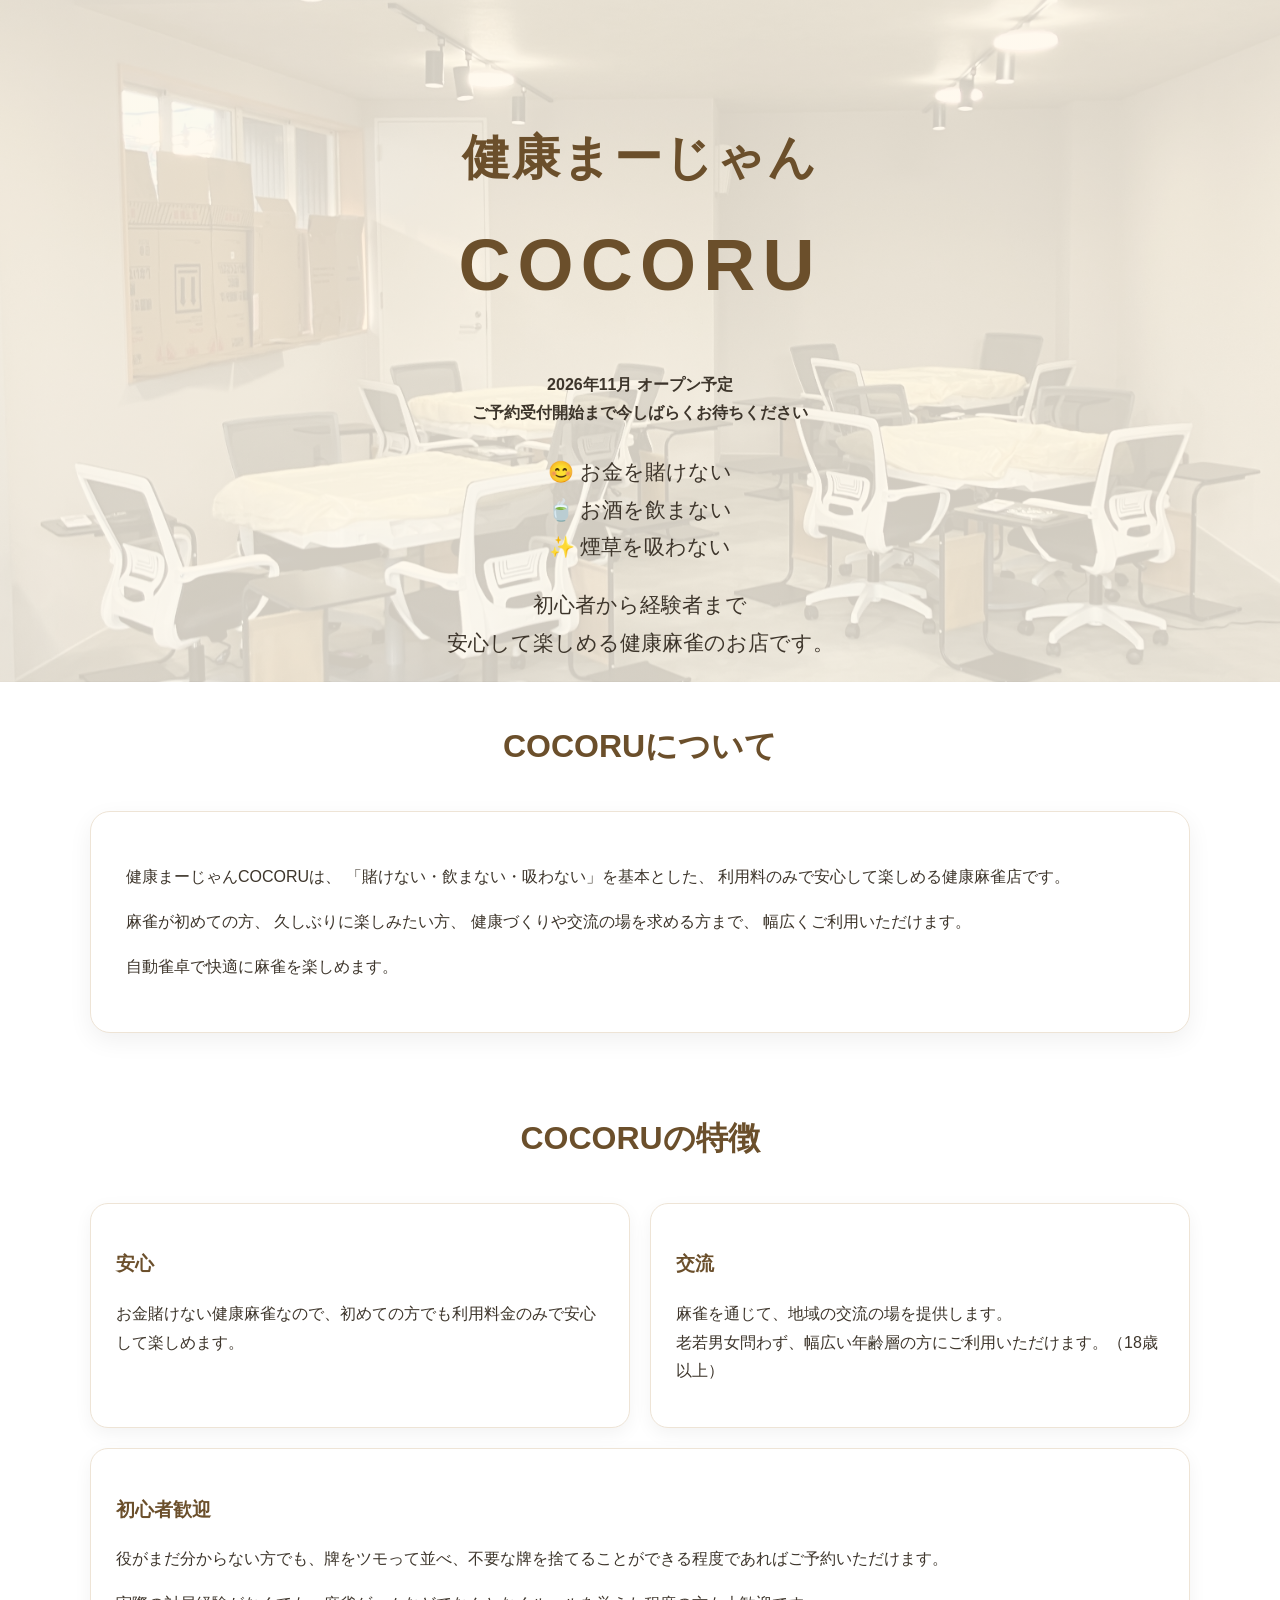
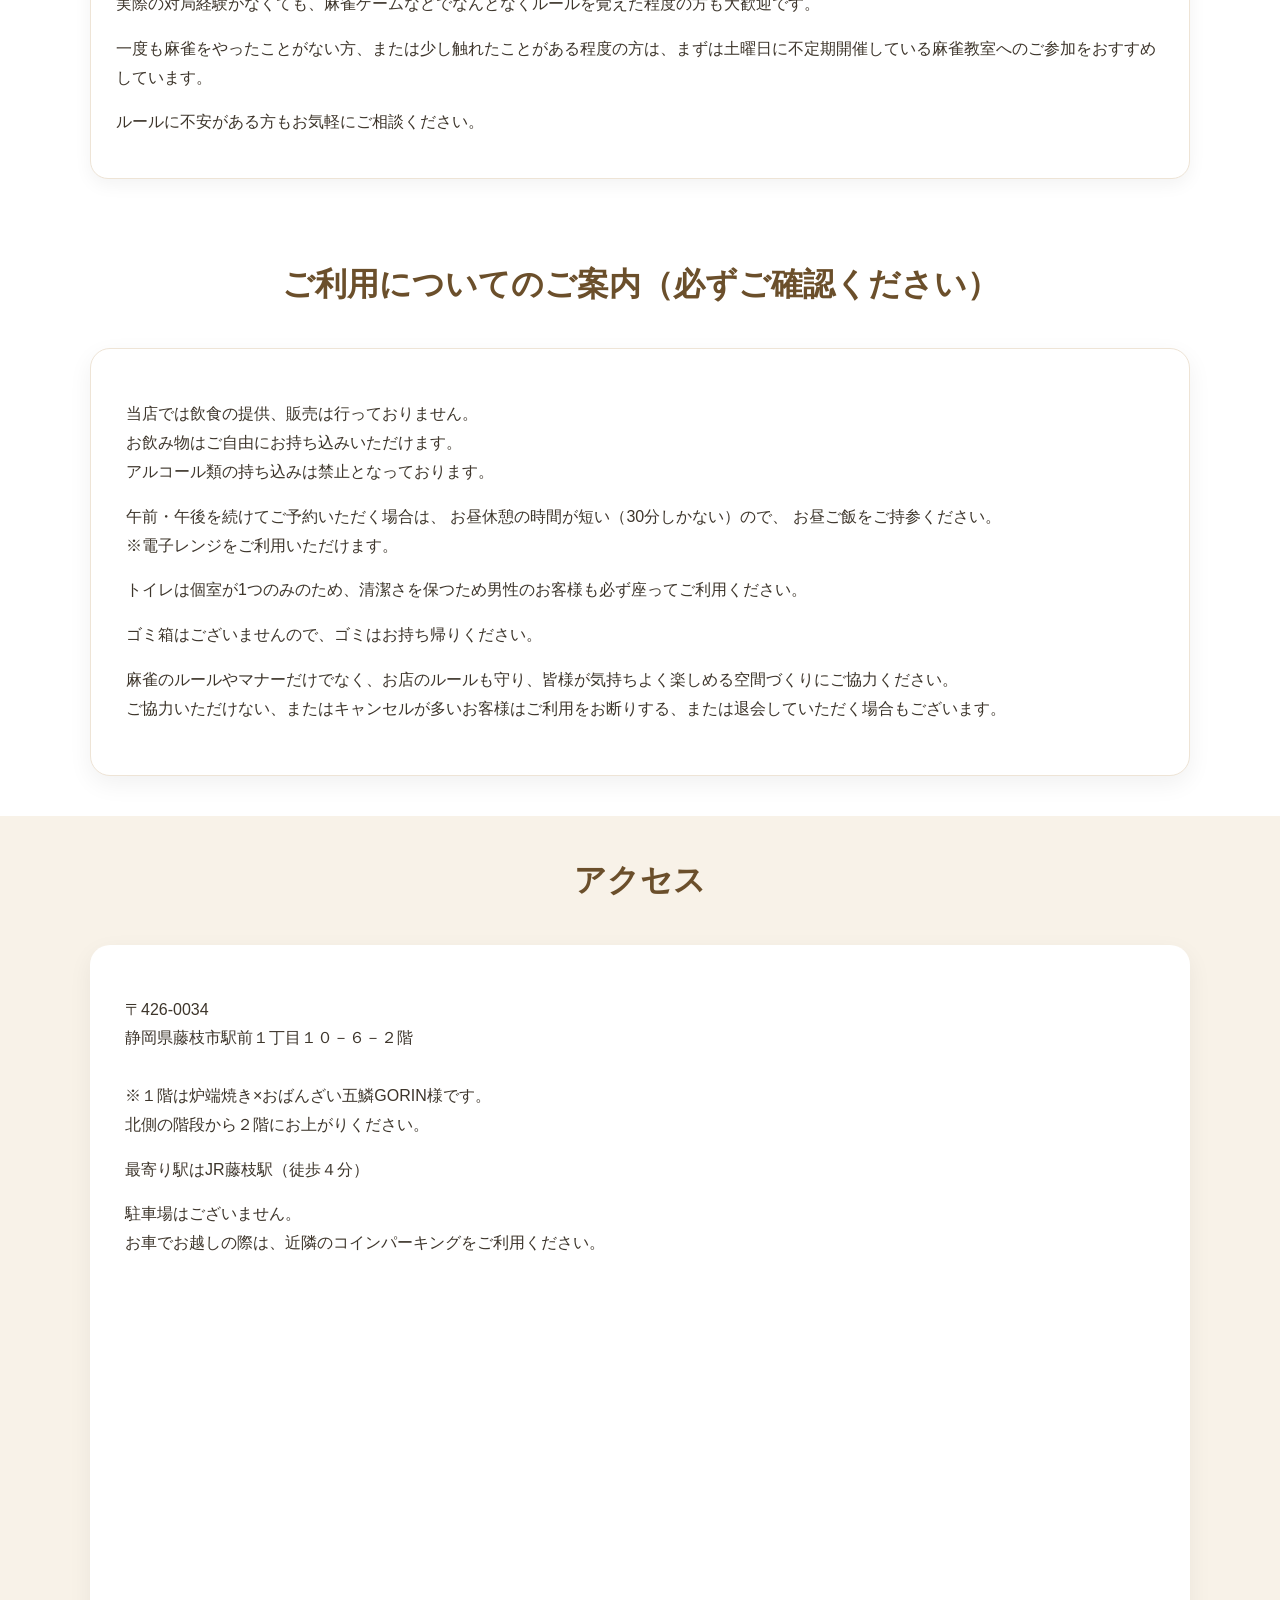
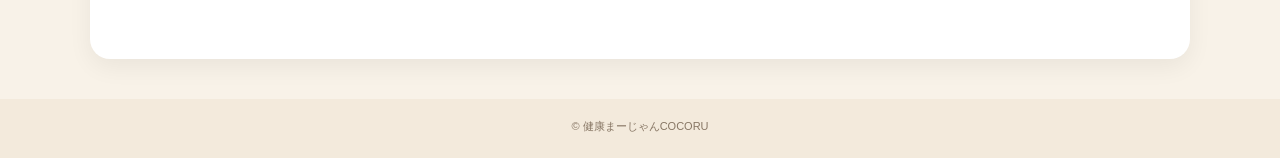
==== index.html @ 65835b3f "FAQ修正" ====
<!DOCTYPE html>
<html lang="ja">
<head>
<meta charset="UTF-8">
<meta name="viewport" content="width=device-width, initial-scale=1.0">
<title>
健康まーじゃんCOCORU | 静岡県藤枝市 | 藤枝駅前にある初心者歓迎の健康麻雀店 | 点数機能表示付きの自動雀卓 | ノーレート・禁煙
</title>
<meta name="description" content="静岡県藤枝市・藤枝駅前にある健康麻雀店COCORU。初心者歓迎、女性やシニアの方も利用料のみで安心して楽しめるノーレート禁煙麻雀店です。点数機能表示付きの自動雀卓で快適に麻雀を楽しめます。">
<link rel="stylesheet" href="css/style.css">
</head>
<body>
<!-- =====================
 header
===================== -->
<header class="header hidden">
<div class="header-inner">
<div class="logo">
健康まーじゃん
<strong>
COCORU
</strong>
</div>
<nav class="nav">
<a href="#concept">
COCORUについて
</a>
<a href="#gallery">
店内の様子
</a>
<a href="#flow">
ご利用の流れ
</a>
<a href="#price">
料金
</a>
<a href="#access">
アクセス
</a>
</nav>
<button class="menu-button" id="menuButton">
☰
</button>
</div>
</header>
<!-- =====================
 mobile menu
===================== -->
<nav class="mobile-menu" id="mobileMenu">
<a href="#concept">
COCORUについて
</a>
<a href="#gallery">
店内の様子
</a>
<a href="#flow">
ご利用の流れ
</a>
<a href="#price">
料金
</a>
<a href="#access">
アクセス
</a>
</nav>
<!-- =====================
 hero
===================== -->
<section class="hero">
<div class="hero-inner">
<h1>
健康まーじゃん
<span>
COCORU
</span>
</h1>
<p class="open-info">
<b>2026年11月 オープン予定<br>
ご予約受付開始まで今しばらくお待ちください
</b>
</p>
<div class="catch">
<div class="catch-points">
<div class="catch-point">
<span class="catch-icon">😊</span>
<span>お金を賭けない</span>
</div>
<div class="catch-point">
<span class="catch-icon">🍵</span>
<span>お酒を飲まない</span>
</div>
<div class="catch-point">
<span class="catch-icon">✨</span>
<span>煙草を吸わない</span>
</div>
</div>
<p>
初心者から経験者まで<br>
安心して楽しめる健康麻雀のお店です。
</p>
</div>
<div class="hero-buttons hidden">
<a href="#" class="line-button mobile-only">
LINEで予約・問い合わせする
</a>
<a href="tel:0000000000" class="tel-button mobile-only">
電話で予約・問い合わせする
</a>
</div>
</div>
</section>
<!-- =====================
 concept
===================== -->
<section id="concept" class="section">
<div class="container">
<h2>
COCORUについて
</h2>
<div class="card">
<p>
健康まーじゃんCOCORUは、
「賭けない・飲まない・吸わない」を基本とした、
利用料のみで安心して楽しめる健康麻雀店です。
</p>
<p>
麻雀が初めての方、
久しぶりに楽しみたい方、
健康づくりや交流の場を求める方まで、
幅広くご利用いただけます。
</p>
<p>
自動雀卓で快適に麻雀を楽しめます。
</p>
</div>
</div>
</section>
<!-- =====================
 gallery
===================== -->
<section id="gallery" class="notice hidden">
<div class="container">
<h2>
店内の様子
</h2>
<div class="gallery-grid">
<img 
src="images/store1.jpeg"
alt="店内写真1">
<img 
src="images/store2.jpeg"
alt="店内写真2">
<img 
src="images/store3.jpeg"
alt="店内写真3">
<img 
src="images/store4.jpeg"
alt="店内写真4">
</div>
</div>
</section>
<!-- =====================
 feature
===================== -->
<section class="section">
<div class="container">
<h2>
COCORUの特徴
</h2>
<div class="feature-grid">
<div class="feature-card">
<h3>
安心
</h3>
<p>
お金賭けない健康麻雀なので、初めての方でも利用料金のみで安心して楽しめます。
</p>
</div>
<div class="feature-card">
<h3>
交流
</h3>
<p>
麻雀を通じて、地域の交流の場を提供します。<br>
老若男女問わず、幅広い年齢層の方にご利用いただけます。（18歳以上）</p>
</div>
<div class="feature-card">
<h3>
初心者歓迎
</h3>
<p>
役がまだ分からない方でも、牌をツモって並べ、不要な牌を捨てることができる程度であればご予約いただけます。
</p>
<p>
実際の対局経験がなくても、麻雀ゲームなどでなんとなくルールを覚えた程度の方も大歓迎です。
</p>
<p>
一度も麻雀をやったことがない方、または少し触れたことがある程度の方は、まずは土曜日に不定期開催している麻雀教室へのご参加をおすすめしています。
</p>
<p>
ルールに不安がある方もお気軽にご相談ください。
</p>
</div>
</div>
</div>
</section>
<!-- =====================
 price
===================== -->
<section id="price" class="notice hidden">
<div class="container">
<h2>
料金
</h2>
<div class="card">
<h3>
ご利用料金（お支払いは現金のみ）
</h3>
<p>
午前（9:00～12:00）、午後（12:30～15:30）<br>
　一般：1,200円（税込）<br>
　学生：1,000円（税込）<br>
　セット：1時間1卓1,200円（税込）
　※セットは少なくともお一人は当店の会員である必要があり、3時間以上のご利用を必須とさせていただいております。
</p>
<p>
初回の体験は500円（税込）です。<br>
※お一人様1回限り
</p>
</div>
</div>
</section>
<!-- =====================
 flow
===================== -->
<section id="flow" class="section hidden">
<div class="container">
<h2>
ご利用の流れ
</h2>
<ol class="flow-list">
<li>
<h3>
① ご予約
</h3>
<p>
初回はお電話またはLINEからお問い合わせください。
</p>
<div class="reservation-note">
<strong>
予約について
</strong>
<p>
お問い合わせいただいた時点では、
予約確定ではありません。
</p>
<p>
健康麻雀は1卓4名様で成立するため、
人数が揃った場合に予約成立となります。
</p>
<p>
お店から予約完了の連絡を差し上げた時点で、
予約確定となります。
</p>
<p>
開催できない場合も、
必ずお店からご連絡いたします。
</p>
<div class="reservation-warning">
<p>
予約成立後であっても、同卓予定のお客様のキャンセルなどにより、やむを得ず対局の組み合わせが成立しない場合は、ご予約をキャンセルさせていただくことがございます。<br>
あらかじめご了承ください。
</p>
</div>
</div>
</li>
<li>
<h3>
② ご来店
</h3>
<p>
予約時間（9:00または12:30）の10分前までにご来店ください。
</p>
</li>
<li>
<h3>
③ 健康麻雀を楽しむ
</h3>
<p>
マナーを守って、楽しい時間をお過ごしください。
</p>
</li>
<li>
<h3>
④ 次回以降のご予約
</h3>
<p>
必ずLINEでご予約ください。<br>
口頭や電話でのご予約は受け付けておりません。
</p>
</li>
<li>
<h3>
⑤ ご入会
</h3>
<p>
当店は会員制です。<br>
初回ご利用時に入会申込書をお渡ししますので、必要事項をご記入のうえ、次回来店時にご提出ください。<br>
皆様に安心してお過ごしいただけるお店づくりのため、店舗のルールやマナーをお守りいただけない場合は、退会および以後のご利用をお断りする場合がございます。
</p>
</li>
</ol>
</div>
</section>
<!-- =====================
 cancellation
===================== -->
<section class="notice hidden">
<div class="container">
<h2>
キャンセルについて
</h2>
<div class="card">
<ul class="cancel-list">
<li>
2日前まで：無料
</li>
<li>
前日、当日：利用料金の100％
</li>
</ul>
<p>
ご自身で代わりのお客様をお探しいただいた場合は、キャンセル料は発生しません。
</p>
<p>
キャンセル料が発生した場合は、
次回来店時にお支払いをお願いいたします。
</p>
</div>
</div>
</section>
<!-- =====================
 Usage Information
===================== -->
<section class="section">
<div class="container">
<h2>ご利用についてのご案内（必ずご確認ください）</h2>
<div class="card">
<p>
当店では飲食の提供、販売は行っておりません。<br>
お飲み物はご自由にお持ち込みいただけます。<br>
アルコール類の持ち込みは禁止となっております。
</p>
<p>
午前・午後を続けてご予約いただく場合は、
お昼休憩の時間が短い（30分しかない）ので、
お昼ご飯をご持参ください。<br>
※電子レンジをご利用いただけます。
</p>
<p>
トイレは個室が1つのみのため、清潔さを保つため男性のお客様も必ず座ってご利用ください。
</p>
<p>
ゴミ箱はございませんので、ゴミはお持ち帰りください。
</p>
<p>
麻雀のルールやマナーだけでなく、お店のルールも守り、皆様が気持ちよく楽しめる空間づくりにご協力ください。<br>
ご協力いただけない、またはキャンセルが多いお客様はご利用をお断りする、または退会していただく場合もございます。
</p>
</div>
</div>
</section>
<!-- =====================
 予約カレンダー
===================== -->
<section class="notice hidden">
<div class="container">
<h2>
予約カレンダー
</h2>
<div class="card">
<p>
営業日や予約状況をご確認いただけます。<br>
カレンダーに表示されている日付が予約可能な日です。
</p>
<p>
<a href="calendar.html" target="_blank" rel="noopener noreferrer" class="qa-link">
📅予約カレンダーを見る
</a>
</p>
</div>
</div>
</section>
<!-- =====================
 対局ルール
===================== -->
<section class="section hidden">
<div class="container">
<h2>
対局ルール
</h2>
<div class="card">
<p>
COCORUでの対局ルールをご確認ください。
</p>
<p>
<a href="rules.html" target="_blank" rel="noopener noreferrer" class="qa-link">
📖対局ルールを見る
</a>
</p>
</div>
</div>
</section>
<!-- =====================
 FAQ
===================== -->
<section class="notice hidden">
<div class="container">
<h2>よくあるご質問</h2>
<div class="faq">
<div class="faq-item">
<button class="faq-question">
初心者でも参加できますか？
<span>＋</span>
</button>
<div class="faq-answer">
<p>
役が分からなくても、牌をツモって並べて捨てることができる程度の方や、
ゲームなどでなんとなく覚えた方であればご予約いただけます。<br>
まったく初めての方やルールに不安がある方は、まずは麻雀教室へのご参加をおすすめしています。<br>
ご自身のレベルが分からない場合は、お気軽にお問い合わせください。
符の計算、点数計算ができなくてもスタッフがサポートしますので問題ございません。
</p>
</div>
</div>
<div class="faq-item">
<button class="faq-question">
一人でも参加できますか？
<span>＋</span>
</button>
<div class="faq-answer">
<p>
はい、お一人でもご参加いただけます。<br>
当店で同卓する方を調整いたします。
</p>
</div>
</div>
<div class="faq-item">
<button class="faq-question">
年齢制限はありますか？
<span>＋</span>
</button>
<div class="faq-answer">
<p>
18歳以上の方にご利用いただけます。
</p>
</div>
</div>
<div class="faq-item">
<button class="faq-question">
自動雀卓はありますか？
<span>＋</span>
</button>
<div class="faq-answer">
<p>
はい、４台すべて自動雀卓で、点数表示機能付きでございます。<br>
自動配牌機能はございません。
</p>
</div>
</div>
<div class="faq-item">
<button class="faq-question">
午前と午後の両方を予約できますか？
<span>＋</span>
</button>
<div class="faq-answer">
<p>
はい、午前と午後を両方予約することは可能です。<br>
その場合、お昼休みが30分と短いため、お昼ごはんを持参することをお勧めします。
電子レンジをご利用いただけます。
</p>
</div>
</div>
<div class="faq-item">
<button class="faq-question">
遅刻しそうな場合はどうすればよいですか？
<span>＋</span>
</button>
<div class="faq-answer">
<p>
分かった時点で、お電話またはLINEでご連絡ください。
</p>
</div>
</div>
<div class="faq-item">
<button class="faq-question">
会員登録は必要ですか？
<span>＋</span>
</button>
<div class="faq-answer">
<p>
当店は会員制です。初回ご利用時に入会申込書をお渡ししますので、必要事項をご記入のうえ、次回来店時にご提出をお願いいたします。
</p>
</div>
</div>
<div class="faq-item">
<button class="faq-question">
終了時刻に半荘が終わらなかった場合はどうなりますか？
<span>＋</span>
</button>
<div class="faq-answer">
<p>
終了時刻の5分前にアナウンスをいたします。<br>
その時点で進行中の局を最後とさせていただき、半荘の途中でも終了となります。
</p>
</div>
</div>
<div class="faq-item">
<button class="faq-question">
喫煙所はありますか？
<span>＋</span>
</button>
<div class="faq-answer">
<p>
ございません。
当店は禁煙ですので、店内での喫煙はご遠慮ください。
</p>
</div>
</div>
<div class="faq-item">
<button class="faq-question">
支払い方法を教えてください。
<span>＋</span>
</button>
<div class="faq-answer">
<p>
お支払いは現金のみとなります。<br>
クレジットカード、電子マネー、QRコード決済など現金以外の支払い方法はご利用いただけません。
</p>
</div>
</div>
<div class="faq-item">
<button class="faq-question">
駐車場はありますか？
<span>＋</span>
</button>
<div class="faq-answer">
<p>
専用駐車場はございません。<br>
近隣のコインパーキングをご利用ください。<br>
1時間100円や朝から夕方まで最大300円～500円のコインパーキングがございます。
</p>
</div>
</div>
<div class="faq-item">
<button class="faq-question">
駐輪場はありますか？
<span>＋</span>
</button>
<div class="faq-answer">
<p>
駐輪場はございません。<br>
近隣の有料駐輪場をご利用ください。<br>
藤枝駅南口にあるオーレ藤枝の駐輪場は、1日100円でご利用いただけます。
</p>
</div>
</div>
</div>
</div>
</section>
<!-- =====================
 access
===================== -->
<section id="access" class="notice">
<div class="container">
<h2>
アクセス
</h2>
<div class="card">
<p>
〒426-0034<br>
静岡県藤枝市駅前１丁目１０－６－２階<br><br>
※１階は炉端焼き×おばんざい五鱗GORIN様です。<br>
北側の階段から２階にお上がりください。
</p>
<p>
最寄り駅はJR藤枝駅（徒歩４分）
</p>
<p class="parking-info">
駐車場はございません。<br>
お車でお越しの際は、近隣のコインパーキングをご利用ください。
</p>
<div class="map">
<iframe src="https://www.google.com/maps/embed?pb=!1m18!1m12!1m3!1d1637.1098735457351!2d138.25105086433598!3d34.85070538375648!2m3!1f0!2f0!3f0!3m2!1i1024!2i768!4f13.1!3m3!1m2!1s0x601a4f1cd87a7c37%3A0x82f1bfcc54508f93!2z54KJ56uv54S844GNw5fjgYrjgbDjgpPjgZbjgYQg5LqU6bGXIEdPUklO!5e0!3m2!1sja!2sjp!4v1785250782237!5m2!1sja!2sjp" style="border:0;" allowfullscreen="" loading="lazy" referrerpolicy="strict-origin-when-cross-origin"></iframe>
</div>
</div>
</div>
</section>
<!-- =====================
 contact
===================== -->
<section class="section hidden">
<div class="container">
<h2>
お問い合わせ・ご予約
</h2>
<div class="card contact-card">
<p>
ご予約・お問い合わせは<br>
LINEまたはお電話でお願いいたします。
</p>
<div class="contact-buttons">
<a href="#" class="line-button mobile-only">
LINEで予約・問い合わせする
</a>
<a href="tel:0000000000" class="tel-button mobile-only">
電話で予約・問い合わせする
</a>
</div>
</div>
</div>
</section>
<!-- =====================
 入会注意事項
===================== -->
<div id="modal" class="modal">
<div class="modal-content">
<button class="modal-close">
×
</button>
<h2>
ご利用前の注意事項
</h2>
<p>
皆様が安心して楽しめる環境づくりのため、
ルールを守ってご利用ください。
</p>
<p>
他のお客様への迷惑行為や、
店舗ルールを守っていただけない場合は、
ご利用をお断りする場合があります。
</p>
</div>
</div>
<!-- =====================
 写真拡大モーダル
===================== -->
<div id="photoModal" class="photo-modal">
<span class="photo-close">
×
</span>
<img id="modalImage" src="" alt="拡大写真">
</div>
<!-- =====================
 footer
===================== -->
<footer>
<p class="copyright">
© 健康まーじゃんCOCORU
</p>
</footer>
<script src="js/script.js"></script>
</body>
</html>
---- css/style.css ----
/* =====================
 基本設定
===================== */
:root {
    --brown:#6b4f2b;
    --brown-dark:#4d351d;
    --beige:#f8f2e8;
    --cream:#fffaf2;
    --green:#718b68;
    --text:#3d352b;
    --white:#ffffff;
}
* {
    box-sizing:border-box;
}
html {
    scroll-behavior:smooth;
}
body {
    margin:0;
    font-family:
    "Noto Sans JP",
    sans-serif;
    color:var(--text);
    line-height:1.8;
    background:#fff;
}
img {
    max-width:100%;
    display:block;
}
a {
    text-decoration:none;
    color:inherit;
}
.container {
    width:min(1100px,90%);
    margin:auto;
}
/* =====================
 header
===================== */
.header {
    position:fixed;
    top:0;
    width:100%;
    background:rgba(255,255,255,.95);
    backdrop-filter:blur(8px);
    z-index:100;
    box-shadow:0 2px 15px rgba(0,0,0,.08);
}
.header-inner {
    height:75px;
    display:flex;
    align-items:center;
    justify-content:space-between;
    padding:0 30px;
}
.logo {
    font-size:13px;
    line-height:1.2;
}
.logo strong {
    display:block;
    font-size:26px;
    color:var(--brown);
}
.nav {
    display:flex;
    gap:28px;
    font-size:14px;
}
.nav a:hover {
    color:var(--brown);
}
.menu-button {
    display:none;
    background:none;
    border:0;
    font-size:28px;
}
/* =====================
 mobile menu
===================== */
.mobile-menu {
    display:none;
}
/* =====================
 hero
===================== */
.hero {
    min-height:650px;
    padding-top:75px;
    display:flex;
    align-items:center;
    background:
    linear-gradient(
    rgba(255,248,235,.82),
    rgba(255,248,235,.82)
    ),
    url("../images/hero.jpeg");
    background-size:cover;
    background-position:center;
}
.hero-inner {
    width:90%;
    max-width:900px;
    margin:auto;
    text-align:center;
}
.hero h1 {
    color:var(--brown);
    font-size:3rem;
    letter-spacing:.05em;
}
.hero h1 span {
    display:block;
    font-size:4.5rem;
    letter-spacing:.1em;
}
.catch {
    font-size:1.3rem;
    margin-top:25px;
}
.hero-buttons {
    display:flex;
    justify-content:center;
    gap:15px;
    margin-top:35px;
}
/* =====================
 button
===================== */
.line-button,
.tel-button {
    display:inline-block;
    padding:14px 35px;
    border-radius:40px;
    color:white;
    font-weight:bold;
    transition:.3s;
}
.line-button {
    background:#06c755;
}
.tel-button {
    background:var(--brown);
}
.line-button:hover,
.tel-button:hover {
    opacity:.8;
    transform:translateY(-2px);
}
/* =====================
 section
===================== */
.section,
.notice {
    padding:10px 0 40px;
}
.notice {
    background:var(--beige);
}
h2 {
    text-align:center;
    color:var(--brown);
    font-size:2rem;
    margin-bottom:35px;
}
.card {
    background:white;
    border-radius:20px;
    padding:35px;
    box-shadow:0 8px 25px rgba(0,0,0,.06);
}
/* =====================
 gallery
===================== */
.gallery-grid {
    display:grid;
    grid-template-columns:repeat(4,1fr);
    gap:18px;
}
.gallery-grid img {
    width:100%;
    height:230px;
    object-fit:cover;
    border-radius:18px;
    cursor:pointer;
    box-shadow:0 8px 20px rgba(0,0,0,.08);
}
/* =====================
 feature
===================== */
.feature-grid {
    display:grid;
    grid-template-columns:repeat(2,1fr);
    gap:20px;
}
.feature-card:last-child:nth-child(odd) {
    grid-column:1 / 3;
}
.feature-card {
    background:white;
    padding:25px;
    border-radius:18px;
    border:1px solid #eee4d6;
    box-shadow:0 6px 18px rgba(0,0,0,.05);
}
.feature-card h3 {
    color:var(--brown);
}
/* =====================
 flow
===================== */
.flow-list {
    padding:0;
    list-style:none;
}
.flow-list li {
    position:relative;
    background:var(--cream);
    padding:25px;
    margin-bottom:45px;
    border-radius:18px;
    box-shadow:0 5px 15px rgba(0,0,0,.05);
    border:1px solid #eee4d6;
}
.flow-list li:not(:last-child)::after {
    content:"";
    position:absolute;
    left:50%;
    bottom:-32px;
    transform:translateX(-50%);
    border-left:13px solid transparent;
    border-right:13px solid transparent;
    border-top:16px solid var(--brown);
}
.reservation-note {
    background:white;
    padding:20px;
    border-radius:12px;
}
/* =====================
 contact
===================== */
.contact-buttons {
    display:flex;
    justify-content:center;
    gap:15px;
    margin-top:25px;
}
/* =====================
 modal
===================== */
.modal,
.photo-modal {
    display:none;
    position:fixed;
    inset:0;
    background:rgba(0,0,0,.7);
    z-index:300;
    align-items:center;
    justify-content:center;
}
.modal.active,
.photo-modal.active {
    display:flex;
}
.modal-content {
    background:white;
    width:90%;
    max-width:500px;
    padding:35px;
    border-radius:20px;
    position:relative;
}
.modal-close {
    position:absolute;
    top:10px;
    right:15px;
    border:0;
    background:none;
    font-size:30px;
}
.photo-modal img {
    max-width:90%;
    max-height:85%;
}
.photo-close {
    position:absolute;
    top:20px;
    right:30px;
    color:white;
    font-size:40px;
    cursor:pointer;
}
/* =====================
 footer
===================== */
footer {
    background:#f3eadc;
    color:#5a4632;
    text-align:center;
    padding:10px 10px;
    font-size:13px;
}
.footer-name {
    font-size:16px;
    font-weight:bold;
    margin-bottom:6px;
}
footer a {
    color:#5a4632;
}
.copyright {
    margin-top:8px;
    font-size:11px;
    opacity:.7;
}
.modal-open {
    margin-top:20px;
    padding:10px 25px;
    border-radius:30px;
    border:1px solid white;
    background:transparent;
    color:white;
}
/* =====================
 map
===================== */
.map {
    width:100%;
    overflow:hidden;
    border-radius:20px;
}

.map iframe {
    width:100%;
    height:350px;
    border:0;
    display:block;
}
/* =====================
 reservation-warning
===================== */
.reservation-warning {
    margin-top:30px;
    padding:14px 25px 18px;
    background:#f8f2e8;
    border-radius:15px;
    border:1px solid #e5d8c5;
}
/* =====================
 mobile-only
===================== */
.mobile-only {
    display:none;
}
/* =====================
 section card
===================== */
.section .card {
    border:1px solid #eee4d6;
}
/* =====================
 FAQ
===================== */
.faq {
    display:flex;
    flex-direction:column;
    gap:15px;
}
.faq-item {
    background:white;
    border-radius:15px;
    border:1px solid #eee4d6;
    overflow:hidden;
}
.faq-question {
    width:100%;
    padding:20px 25px;
    border:0;
    background:white;
    display:flex;
    justify-content:space-between;
    align-items:center;
    font-size:16px;
    color:var(--text);
    cursor:pointer;
}
.faq-question span {
    width:30px;
    height:30px;
    display:flex;
    align-items:center;
    justify-content:center;
    font-size:22px;
    line-height:1;
    color:var(--brown);
}
.faq-answer {
    display:none;
    padding:0 25px 20px;
}
.faq-answer p {
    margin:0;
    line-height:1.8;
}
.faq-item.active .faq-answer {
    display:block;
}
.faq-item.active .faq-question span {
    content:"−";
}
/* =====================
 link
===================== */
.qa-link {
  color: #8b5e34;
  text-decoration: underline;
  font-weight: bold;
}
.qa-link:hover {
  opacity: 0.7;
}
/* =====================
 smartphone
===================== */
@media(max-width:767px){
.header-inner {
    padding:0 15px;
}
.nav {
    display:none;
}
.menu-button {
    display:block;
}
.mobile-menu.active {
    display:flex;
    flex-direction:column;
    position:fixed;
    top:75px;
    width:100%;
    background:white;
    z-index:90;
}
.mobile-menu a {
    padding:15px;
    border-bottom:1px solid #ddd;
}
.hero {
    min-height:650px;
}
.hero h1 {
    font-size:2rem;
}
.hero h1 span {
    font-size:3rem;
}
.catch {
    font-size:1.1rem;
}
.hero-buttons {
    flex-direction:column;
}
.line-button,
.tel-button {
    width:auto;
    min-width:240px;
    margin:0 auto;
    text-align:center;
    display:block;
}
.section,
.notice {
    padding:10px 0 25px;
}
.gallery-grid {
    grid-template-columns:1fr;
}
.gallery-grid img {
    height:auto;
}
.feature-grid {
    grid-template-columns:1fr;
}
.feature-card:last-child:nth-child(odd) {
    grid-column:auto;
}
.contact-buttons {
    flex-direction:column;
    align-items:center;
}
h2 {
    font-size:1.6rem;
}
.map iframe {
    height:250px;
}
.mobile-only {
    display:block;
}
/* =====================
 hidden
===================== */
}
.hidden {
  display:none;
}
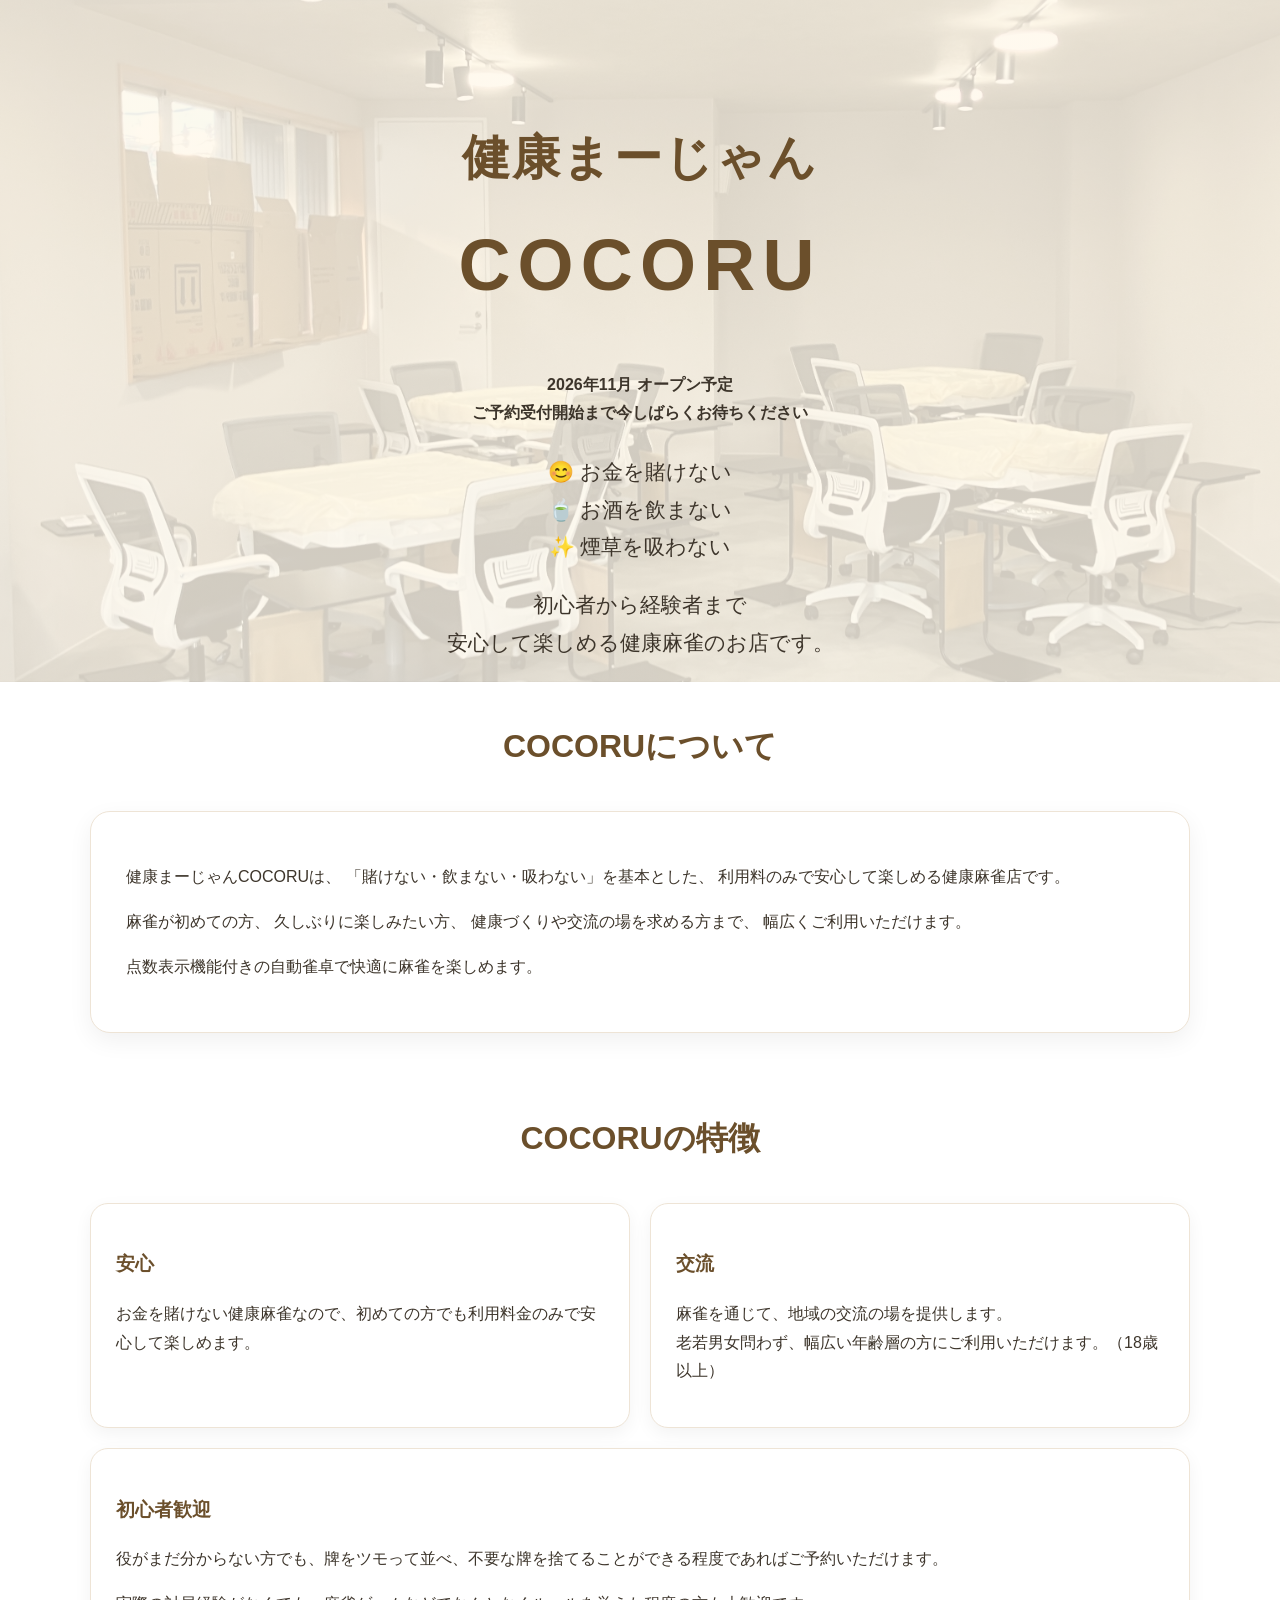
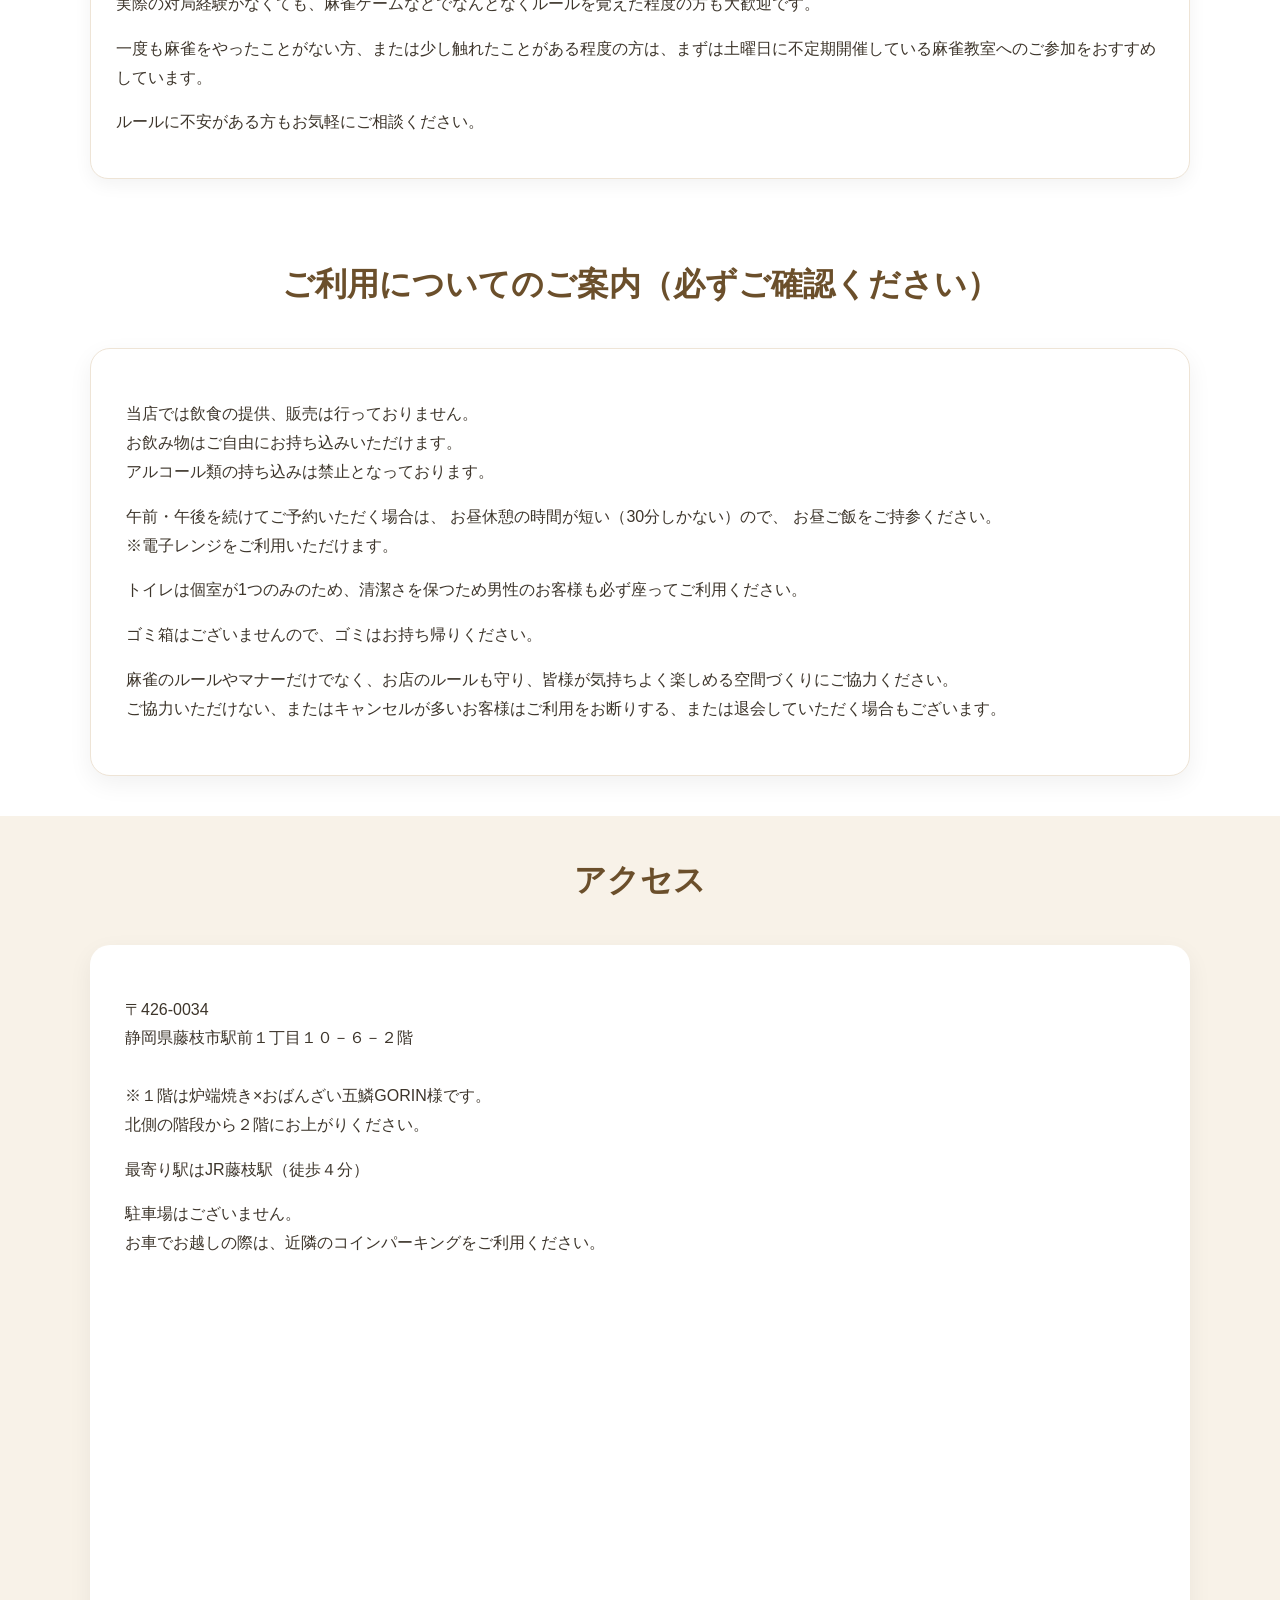
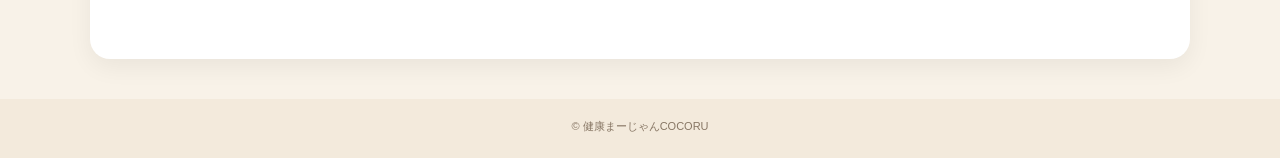
==== commit 8996b385: "文言変更等" ====
--- a/index.html
+++ b/index.html
@@ -4,7 +4,7 @@
 <meta charset="UTF-8">
 <meta name="viewport" content="width=device-width, initial-scale=1.0">
 <title>
-健康まーじゃんCOCORU | 静岡県藤枝市 | 藤枝駅前にある初心者歓迎の健康麻雀店 | 点数機能表示付きの自動雀卓 | ノーレート・禁煙
+健康まーじゃんCOCORU | 静岡 | 静岡県藤枝市 | 藤枝駅前にある初心者歓迎の健康麻雀店 | 点数機能表示付きの自動雀卓 | ノーレート・禁煙
 </title>
 <meta name="description" content="静岡県藤枝市・藤枝駅前にある健康麻雀店COCORU。初心者歓迎、女性やシニアの方も利用料のみで安心して楽しめるノーレート禁煙麻雀店です。点数機能表示付きの自動雀卓で快適に麻雀を楽しめます。">
 <link rel="stylesheet" href="css/style.css">
@@ -130,7 +130,7 @@
 幅広くご利用いただけます。
 </p>
 <p>
-自動雀卓で快適に麻雀を楽しめます。
+点数表示機能付きの自動雀卓で快適に麻雀を楽しめます。
 </p>
 </div>
 </div>
@@ -173,7 +173,7 @@
 安心
 </h3>
 <p>
-お金賭けない健康麻雀なので、初めての方でも利用料金のみで安心して楽しめます。
+お金を賭けない健康麻雀なので、初めての方でも利用料金のみで安心して楽しめます。
 </p>
 </div>
 <div class="feature-card">
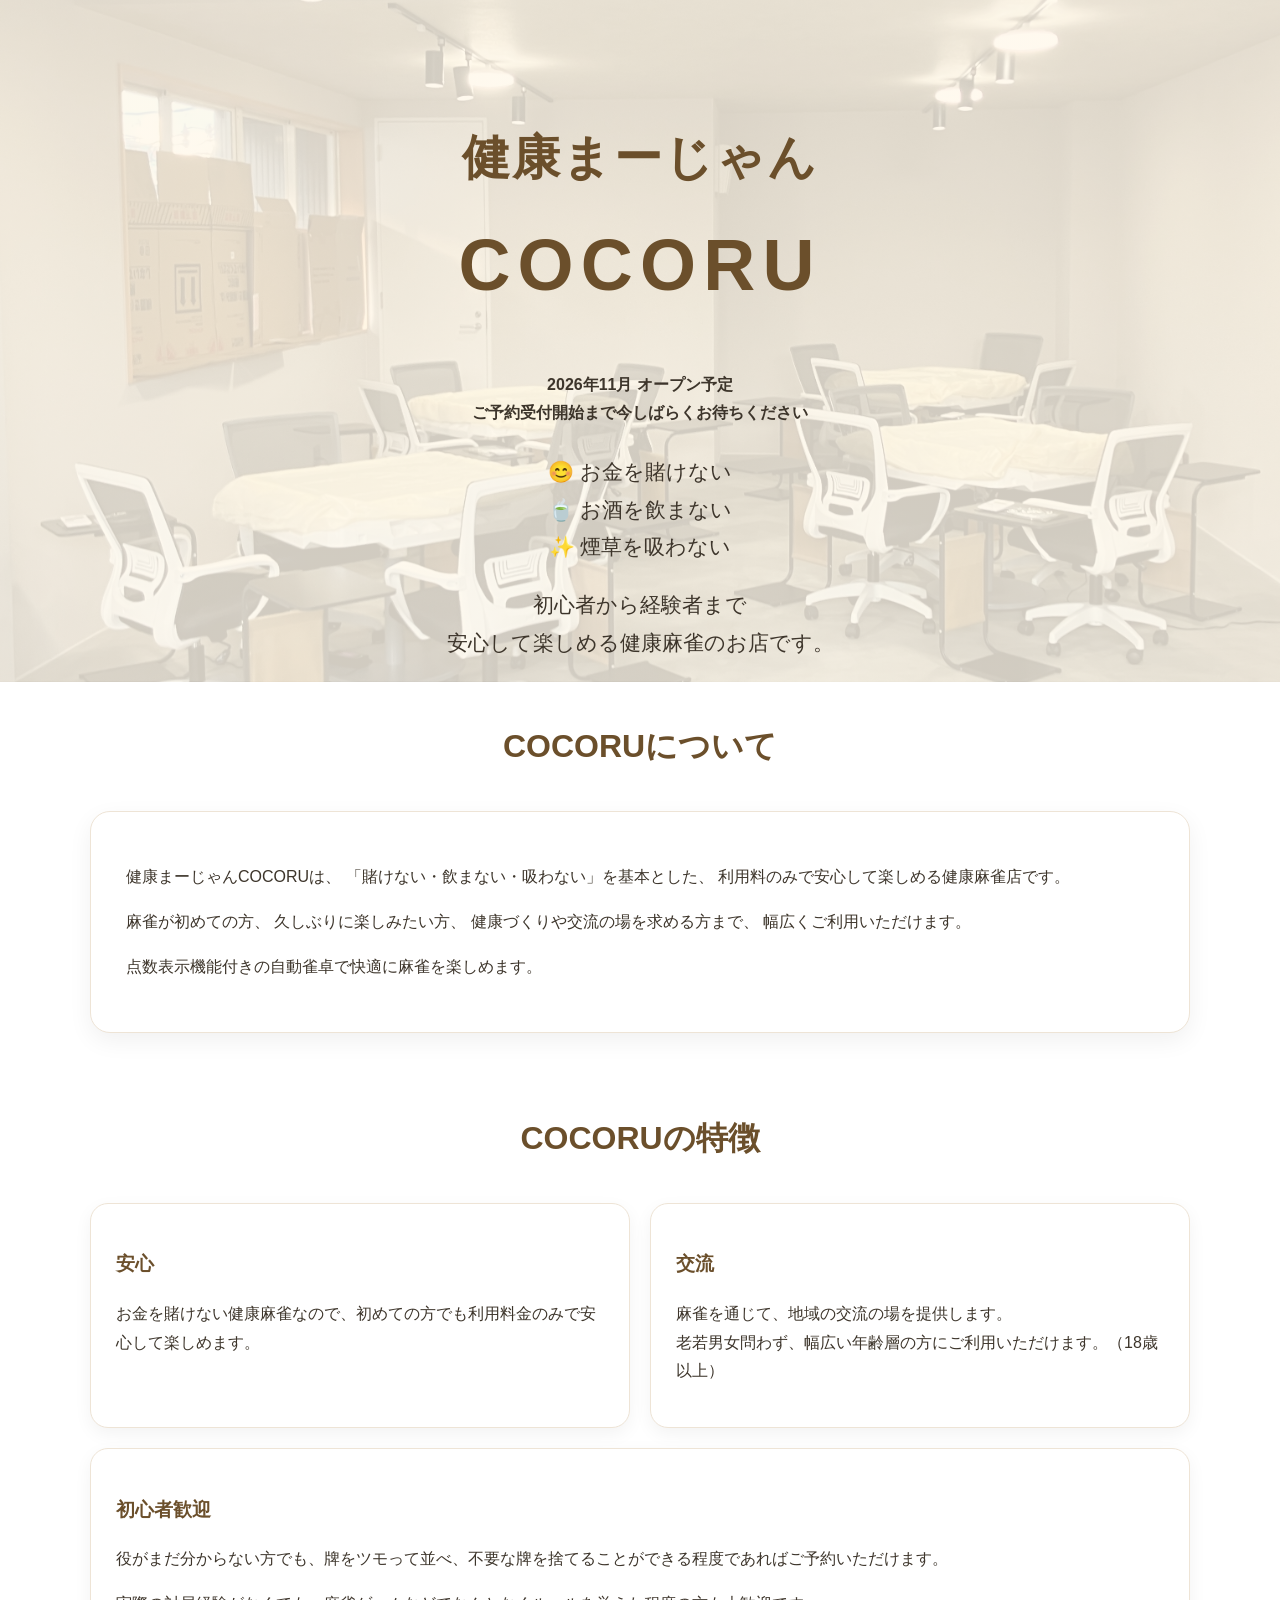
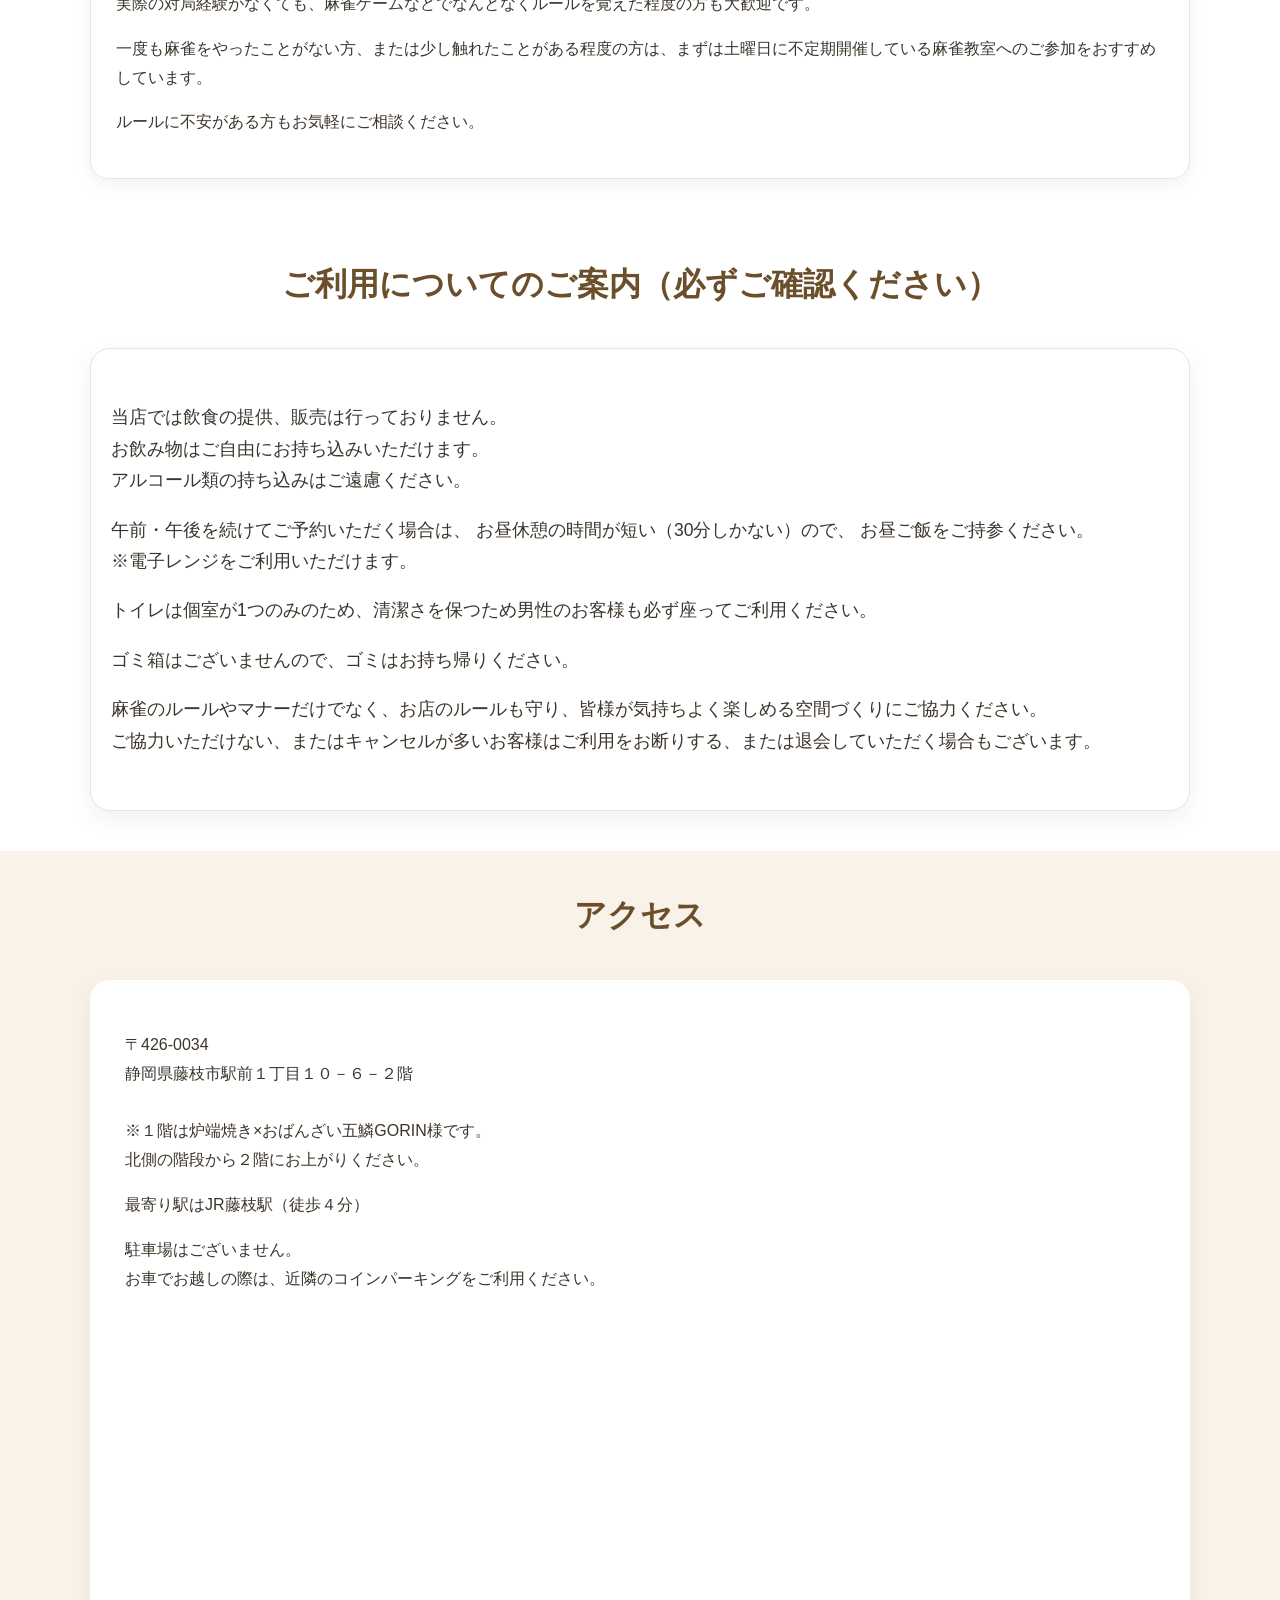
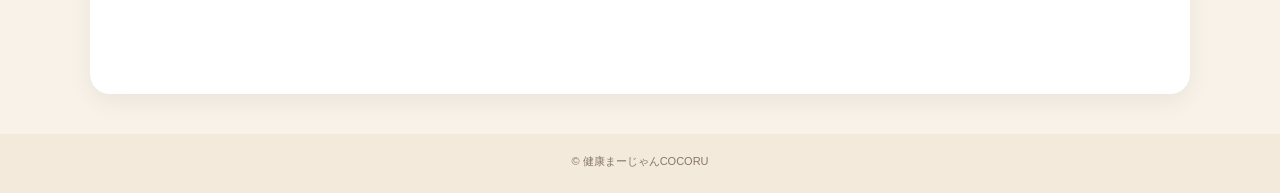
==== commit e8f51be7: "文言変更等、CSS整形、マナー追加" ====
--- a/index.html
+++ b/index.html
@@ -4,7 +4,7 @@
 <meta charset="UTF-8">
 <meta name="viewport" content="width=device-width, initial-scale=1.0">
 <title>
-健康まーじゃんCOCORU | 静岡 | 静岡県藤枝市 | 藤枝駅前にある初心者歓迎の健康麻雀店 | 点数機能表示付きの自動雀卓 | ノーレート・禁煙
+健康まーじゃんCOCORU | 静岡・藤枝・島田・焼津 | JR藤枝駅前にある初心者歓迎の健康麻雀店 | 点数機能表示付きの自動雀卓 | ノーレート・禁煙
 </title>
 <meta name="description" content="静岡県藤枝市・藤枝駅前にある健康麻雀店COCORU。初心者歓迎、女性やシニアの方も利用料のみで安心して楽しめるノーレート禁煙麻雀店です。点数機能表示付きの自動雀卓で快適に麻雀を楽しめます。">
 <link rel="stylesheet" href="css/style.css">
@@ -220,12 +220,16 @@
 午前（9:00～12:00）、午後（12:30～15:30）<br>
 　一般：1,200円（税込）<br>
 　学生：1,000円（税込）<br>
-　セット：1時間1卓1,200円（税込）
-　※セットは少なくともお一人は当店の会員である必要があり、3時間以上のご利用を必須とさせていただいております。
-</p>
-<p>
-初回の体験は500円（税込）です。<br>
+</p>
+<p>
+初回は500円（税込）で、時間は上記と同様です。<br>
 ※お一人様1回限り
+</p>
+セット（4人で予約）について<br>
+　1時間1卓1,200円（税込）<br>
+　時間：9:00～16:30の間で3時間以上<br>
+　※少なくともお一人は当店の会員であること
+<p>
 </p>
 </div>
 </div>
@@ -344,26 +348,26 @@
 ===================== -->
 <section class="section">
 <div class="container">
-<h2>ご利用についてのご案内（必ずご確認ください）</h2>
-<div class="card">
-<p>
+<h2>ご利用についてのご案内<br class="sp-br">（必ずご確認ください）</h2>
+<div class="card thin-padding">
+<p class="guide-text">
 当店では飲食の提供、販売は行っておりません。<br>
 お飲み物はご自由にお持ち込みいただけます。<br>
-アルコール類の持ち込みは禁止となっております。
-</p>
-<p>
+アルコール類の持ち込みはご遠慮ください。
+</p>
+<p class="guide-text">
 午前・午後を続けてご予約いただく場合は、
 お昼休憩の時間が短い（30分しかない）ので、
 お昼ご飯をご持参ください。<br>
 ※電子レンジをご利用いただけます。
 </p>
-<p>
+<p class="guide-text">
 トイレは個室が1つのみのため、清潔さを保つため男性のお客様も必ず座ってご利用ください。
 </p>
-<p>
+<p class="guide-text">
 ゴミ箱はございませんので、ゴミはお持ち帰りください。
 </p>
-<p>
+<p class="guide-text">
 麻雀のルールやマナーだけでなく、お店のルールも守り、皆様が気持ちよく楽しめる空間づくりにご協力ください。<br>
 ご協力いただけない、またはキャンセルが多いお客様はご利用をお断りする、または退会していただく場合もございます。
 </p>
@@ -371,7 +375,7 @@
 </div>
 </section>
 <!-- =====================
- 予約カレンダー
+ 営業日カレンダー
 ===================== -->
 <section class="notice hidden">
 <div class="container">
@@ -381,7 +385,7 @@
 <div class="card">
 <p>
 営業日や予約状況をご確認いただけます。<br>
-カレンダーに表示されている日付が予約可能な日です。
+当月と翌月が予約可能です。
 </p>
 <p>
 <a href="calendar.html" target="_blank" rel="noopener noreferrer" class="qa-link">
@@ -397,15 +401,20 @@
 <section class="section hidden">
 <div class="container">
 <h2>
-対局ルール
+対局ルール・マナー
 </h2>
 <div class="card">
 <p>
-COCORUでの対局ルールをご確認ください。
+COCORUでの対局ルール、対局マナーをご確認いただけます。
 </p>
 <p>
 <a href="rules.html" target="_blank" rel="noopener noreferrer" class="qa-link">
 📖対局ルールを見る
+</a>
+</p>
+<p>
+<a href="manners.html" target="_blank" rel="noopener noreferrer" class="qa-link">
+🤝対局マナーを見る
 </a>
 </p>
 </div>
@@ -476,7 +485,7 @@
 <div class="faq-answer">
 <p>
 はい、午前と午後を両方予約することは可能です。<br>
-その場合、お昼休みが30分と短いため、お昼ごはんを持参することをお勧めします。
+その場合、お昼休みが30分と短いため、お昼ご飯を持参することをお勧めします。
 電子レンジをご利用いただけます。
 </p>
 </div>
@@ -499,13 +508,13 @@
 </button>
 <div class="faq-answer">
 <p>
-当店は会員制です。初回ご利用時に入会申込書をお渡ししますので、必要事項をご記入のうえ、次回来店時にご提出をお願いいたします。
-</p>
-</div>
-</div>
-<div class="faq-item">
-<button class="faq-question">
-終了時刻に半荘が終わらなかった場合はどうなりますか？
+当店は会員制です。<br>初回ご利用時に入会申込書をお渡ししますので、必要事項をご記入のうえ、次回来店時にご提出をお願いいたします。
+</p>
+</div>
+</div>
+<div class="faq-item">
+<button class="faq-question">
+終了時刻に半荘が終わらなかった場合は<br class="sp-br">どうなりますか？
 <span>＋</span>
 </button>
 <div class="faq-answer">
--- a/css/style.css
+++ b/css/style.css
@@ -2,510 +2,523 @@
  基本設定
 ===================== */
 :root {
-    --brown:#6b4f2b;
-    --brown-dark:#4d351d;
-    --beige:#f8f2e8;
-    --cream:#fffaf2;
-    --green:#718b68;
-    --text:#3d352b;
-    --white:#ffffff;
+    --brown: #6b4f2b;
+    --brown-dark: #4d351d;
+    --beige: #f8f2e8;
+    --cream: #fffaf2;
+    --green: #718b68;
+    --text: #3d352b;
+    --white: #ffffff;
 }
 * {
-    box-sizing:border-box;
+    box-sizing: border-box;
 }
 html {
-    scroll-behavior:smooth;
+    scroll-behavior: smooth;
 }
 body {
-    margin:0;
+    margin: 0;
     font-family:
-    "Noto Sans JP",
-    sans-serif;
-    color:var(--text);
-    line-height:1.8;
-    background:#fff;
+        "Noto Sans JP",
+        sans-serif;
+    color: var(--text);
+    line-height: 1.8;
+    background: #fff;
 }
 img {
-    max-width:100%;
-    display:block;
+    max-width: 100%;
+    display: block;
 }
 a {
-    text-decoration:none;
-    color:inherit;
+    text-decoration: none;
+    color: inherit;
 }
 .container {
-    width:min(1100px,90%);
-    margin:auto;
+    width: min(1100px, 90%);
+    margin: auto;
 }
 /* =====================
  header
 ===================== */
 .header {
-    position:fixed;
-    top:0;
-    width:100%;
-    background:rgba(255,255,255,.95);
-    backdrop-filter:blur(8px);
-    z-index:100;
-    box-shadow:0 2px 15px rgba(0,0,0,.08);
+    position: fixed;
+    top: 0;
+    width: 100%;
+    background: rgba(255, 255, 255, .95);
+    backdrop-filter: blur(8px);
+    z-index: 100;
+    box-shadow: 0 2px 15px rgba(0, 0, 0, .08);
 }
 .header-inner {
-    height:75px;
-    display:flex;
-    align-items:center;
-    justify-content:space-between;
-    padding:0 30px;
+    height: 75px;
+    display: flex;
+    align-items: center;
+    justify-content: space-between;
+    padding: 0 30px;
 }
 .logo {
-    font-size:13px;
-    line-height:1.2;
+    font-size: 13px;
+    line-height: 1.2;
 }
 .logo strong {
-    display:block;
-    font-size:26px;
-    color:var(--brown);
+    display: block;
+    font-size: 26px;
+    color: var(--brown);
 }
 .nav {
-    display:flex;
-    gap:28px;
-    font-size:14px;
+    display: flex;
+    gap: 28px;
+    font-size: 14px;
 }
 .nav a:hover {
-    color:var(--brown);
+    color: var(--brown);
 }
 .menu-button {
-    display:none;
-    background:none;
-    border:0;
-    font-size:28px;
+    display: none;
+    background: none;
+    border: 0;
+    font-size: 28px;
 }
 /* =====================
  mobile menu
 ===================== */
 .mobile-menu {
-    display:none;
+    display: none;
 }
 /* =====================
  hero
 ===================== */
 .hero {
-    min-height:650px;
-    padding-top:75px;
-    display:flex;
-    align-items:center;
+    min-height: 650px;
+    padding-top: 75px;
+    display: flex;
+    align-items: center;
     background:
-    linear-gradient(
-    rgba(255,248,235,.82),
-    rgba(255,248,235,.82)
-    ),
-    url("../images/hero.jpeg");
-    background-size:cover;
-    background-position:center;
+        linear-gradient(rgba(255, 248, 235, .82),
+            rgba(255, 248, 235, .82)),
+        url("../images/hero.jpeg");
+    background-size: cover;
+    background-position: center;
 }
 .hero-inner {
-    width:90%;
-    max-width:900px;
-    margin:auto;
-    text-align:center;
+    width: 90%;
+    max-width: 900px;
+    margin: auto;
+    text-align: center;
 }
 .hero h1 {
-    color:var(--brown);
-    font-size:3rem;
-    letter-spacing:.05em;
+    color: var(--brown);
+    font-size: 3rem;
+    letter-spacing: .05em;
 }
 .hero h1 span {
-    display:block;
-    font-size:4.5rem;
-    letter-spacing:.1em;
+    display: block;
+    font-size: 4.5rem;
+    letter-spacing: .1em;
 }
 .catch {
-    font-size:1.3rem;
-    margin-top:25px;
+    font-size: 1.3rem;
+    margin-top: 25px;
 }
 .hero-buttons {
-    display:flex;
-    justify-content:center;
-    gap:15px;
-    margin-top:35px;
+    display: flex;
+    justify-content: center;
+    gap: 15px;
+    margin-top: 35px;
 }
 /* =====================
  button
 ===================== */
 .line-button,
 .tel-button {
-    display:inline-block;
-    padding:14px 35px;
-    border-radius:40px;
-    color:white;
-    font-weight:bold;
-    transition:.3s;
+    display: inline-block;
+    padding: 14px 35px;
+    border-radius: 40px;
+    color: white;
+    font-weight: bold;
+    transition: .3s;
 }
 .line-button {
-    background:#06c755;
+    background: #06c755;
 }
 .tel-button {
-    background:var(--brown);
+    background: var(--brown);
 }
 .line-button:hover,
 .tel-button:hover {
-    opacity:.8;
-    transform:translateY(-2px);
+    opacity: .8;
+    transform: translateY(-2px);
 }
 /* =====================
  section
 ===================== */
 .section,
 .notice {
-    padding:10px 0 40px;
+    padding: 10px 0 40px;
 }
 .notice {
-    background:var(--beige);
+    background: var(--beige);
 }
 h2 {
-    text-align:center;
-    color:var(--brown);
-    font-size:2rem;
-    margin-bottom:35px;
+    text-align: center;
+    color: var(--brown);
+    font-size: 2rem;
+    margin-bottom: 35px;
 }
 .card {
-    background:white;
-    border-radius:20px;
-    padding:35px;
-    box-shadow:0 8px 25px rgba(0,0,0,.06);
+    background: white;
+    border-radius: 20px;
+    padding: 35px;
+    box-shadow: 0 8px 25px rgba(0, 0, 0, .06);
 }
 /* =====================
  gallery
 ===================== */
 .gallery-grid {
-    display:grid;
-    grid-template-columns:repeat(4,1fr);
-    gap:18px;
+    display: grid;
+    grid-template-columns: repeat(4, 1fr);
+    gap: 18px;
 }
 .gallery-grid img {
-    width:100%;
-    height:230px;
-    object-fit:cover;
-    border-radius:18px;
-    cursor:pointer;
-    box-shadow:0 8px 20px rgba(0,0,0,.08);
+    width: 100%;
+    height: 230px;
+    object-fit: cover;
+    border-radius: 18px;
+    cursor: pointer;
+    box-shadow: 0 8px 20px rgba(0, 0, 0, .08);
 }
 /* =====================
  feature
 ===================== */
 .feature-grid {
-    display:grid;
-    grid-template-columns:repeat(2,1fr);
-    gap:20px;
+    display: grid;
+    grid-template-columns: repeat(2, 1fr);
+    gap: 20px;
 }
 .feature-card:last-child:nth-child(odd) {
-    grid-column:1 / 3;
+    grid-column: 1 / 3;
 }
 .feature-card {
-    background:white;
-    padding:25px;
-    border-radius:18px;
-    border:1px solid #eee4d6;
-    box-shadow:0 6px 18px rgba(0,0,0,.05);
+    background: white;
+    padding: 25px;
+    border-radius: 18px;
+    border: 1px solid #eee4d6;
+    box-shadow: 0 6px 18px rgba(0, 0, 0, .05);
 }
 .feature-card h3 {
-    color:var(--brown);
+    color: var(--brown);
 }
 /* =====================
  flow
 ===================== */
 .flow-list {
-    padding:0;
-    list-style:none;
+    padding: 0;
+    list-style: none;
 }
 .flow-list li {
-    position:relative;
-    background:var(--cream);
-    padding:25px;
-    margin-bottom:45px;
-    border-radius:18px;
-    box-shadow:0 5px 15px rgba(0,0,0,.05);
-    border:1px solid #eee4d6;
+    position: relative;
+    background: var(--cream);
+    padding: 25px;
+    margin-bottom: 45px;
+    border-radius: 18px;
+    box-shadow: 0 5px 15px rgba(0, 0, 0, .05);
+    border: 1px solid #eee4d6;
 }
 .flow-list li:not(:last-child)::after {
-    content:"";
-    position:absolute;
-    left:50%;
-    bottom:-32px;
-    transform:translateX(-50%);
-    border-left:13px solid transparent;
-    border-right:13px solid transparent;
-    border-top:16px solid var(--brown);
+    content: "";
+    position: absolute;
+    left: 50%;
+    bottom: -32px;
+    transform: translateX(-50%);
+    border-left: 13px solid transparent;
+    border-right: 13px solid transparent;
+    border-top: 16px solid var(--brown);
 }
 .reservation-note {
-    background:white;
-    padding:20px;
-    border-radius:12px;
+    background: white;
+    padding: 20px;
+    border-radius: 12px;
 }
 /* =====================
  contact
 ===================== */
 .contact-buttons {
-    display:flex;
-    justify-content:center;
-    gap:15px;
-    margin-top:25px;
+    display: flex;
+    justify-content: center;
+    gap: 15px;
+    margin-top: 25px;
 }
 /* =====================
  modal
 ===================== */
 .modal,
 .photo-modal {
-    display:none;
-    position:fixed;
-    inset:0;
-    background:rgba(0,0,0,.7);
-    z-index:300;
-    align-items:center;
-    justify-content:center;
+    display: none;
+    position: fixed;
+    inset: 0;
+    background: rgba(0, 0, 0, .7);
+    z-index: 300;
+    align-items: center;
+    justify-content: center;
 }
 .modal.active,
 .photo-modal.active {
-    display:flex;
+    display: flex;
 }
 .modal-content {
-    background:white;
-    width:90%;
-    max-width:500px;
-    padding:35px;
-    border-radius:20px;
-    position:relative;
+    background: white;
+    width: 90%;
+    max-width: 500px;
+    padding: 35px;
+    border-radius: 20px;
+    position: relative;
 }
 .modal-close {
-    position:absolute;
-    top:10px;
-    right:15px;
-    border:0;
-    background:none;
-    font-size:30px;
+    position: absolute;
+    top: 10px;
+    right: 15px;
+    border: 0;
+    background: none;
+    font-size: 30px;
 }
 .photo-modal img {
-    max-width:90%;
-    max-height:85%;
+    max-width: 90%;
+    max-height: 85%;
 }
 .photo-close {
-    position:absolute;
-    top:20px;
-    right:30px;
-    color:white;
-    font-size:40px;
-    cursor:pointer;
+    position: absolute;
+    top: 20px;
+    right: 30px;
+    color: white;
+    font-size: 40px;
+    cursor: pointer;
 }
 /* =====================
  footer
 ===================== */
 footer {
-    background:#f3eadc;
-    color:#5a4632;
-    text-align:center;
-    padding:10px 10px;
-    font-size:13px;
+    background: #f3eadc;
+    color: #5a4632;
+    text-align: center;
+    padding: 10px 10px;
+    font-size: 13px;
 }
 .footer-name {
-    font-size:16px;
-    font-weight:bold;
-    margin-bottom:6px;
+    font-size: 16px;
+    font-weight: bold;
+    margin-bottom: 6px;
 }
 footer a {
-    color:#5a4632;
+    color: #5a4632;
 }
 .copyright {
-    margin-top:8px;
-    font-size:11px;
-    opacity:.7;
+    margin-top: 8px;
+    font-size: 11px;
+    opacity: .7;
 }
 .modal-open {
-    margin-top:20px;
-    padding:10px 25px;
-    border-radius:30px;
-    border:1px solid white;
-    background:transparent;
-    color:white;
+    margin-top: 20px;
+    padding: 10px 25px;
+    border-radius: 30px;
+    border: 1px solid white;
+    background: transparent;
+    color: white;
 }
 /* =====================
  map
 ===================== */
 .map {
-    width:100%;
-    overflow:hidden;
-    border-radius:20px;
-}
-
+    width: 100%;
+    overflow: hidden;
+    border-radius: 20px;
+}
 .map iframe {
-    width:100%;
-    height:350px;
-    border:0;
-    display:block;
+    width: 100%;
+    height: 350px;
+    border: 0;
+    display: block;
 }
 /* =====================
  reservation-warning
 ===================== */
 .reservation-warning {
-    margin-top:30px;
-    padding:14px 25px 18px;
-    background:#f8f2e8;
-    border-radius:15px;
-    border:1px solid #e5d8c5;
+    margin-top: 30px;
+    padding: 14px 25px 18px;
+    background: #f8f2e8;
+    border-radius: 15px;
+    border: 1px solid #e5d8c5;
 }
 /* =====================
  mobile-only
 ===================== */
 .mobile-only {
-    display:none;
+    display: none;
 }
 /* =====================
  section card
 ===================== */
 .section .card {
-    border:1px solid #eee4d6;
+    border: 1px solid #eee4d6;
 }
 /* =====================
  FAQ
 ===================== */
 .faq {
-    display:flex;
-    flex-direction:column;
-    gap:15px;
+    display: flex;
+    flex-direction: column;
+    gap: 15px;
 }
 .faq-item {
-    background:white;
-    border-radius:15px;
-    border:1px solid #eee4d6;
-    overflow:hidden;
+    background: white;
+    border-radius: 15px;
+    border: 1px solid #eee4d6;
+    overflow: hidden;
 }
 .faq-question {
-    width:100%;
-    padding:20px 25px;
-    border:0;
-    background:white;
-    display:flex;
-    justify-content:space-between;
-    align-items:center;
-    font-size:16px;
-    color:var(--text);
-    cursor:pointer;
+    width: 100%;
+    padding: 20px 25px;
+    border: 0;
+    background: white;
+    display: flex;
+    justify-content: space-between;
+    align-items: center;
+    font-size: 16px;
+    color: var(--text);
+    cursor: pointer;
+    text-align: left;
 }
 .faq-question span {
-    width:30px;
-    height:30px;
-    display:flex;
-    align-items:center;
-    justify-content:center;
-    font-size:22px;
-    line-height:1;
-    color:var(--brown);
+    width: 30px;
+    height: 30px;
+    display: flex;
+    align-items: center;
+    justify-content: center;
+    font-size: 22px;
+    line-height: 1;
+    color: var(--brown);
 }
 .faq-answer {
-    display:none;
-    padding:0 25px 20px;
+    display: none;
+    padding: 0 25px 20px;
 }
 .faq-answer p {
-    margin:0;
-    line-height:1.8;
+    margin: 0;
+    line-height: 1.8;
 }
 .faq-item.active .faq-answer {
-    display:block;
+    display: block;
 }
 .faq-item.active .faq-question span {
-    content:"−";
-}
-/* =====================
- link
+    content: "−";
+}
+/* =====================
+ other
 ===================== */
 .qa-link {
-  color: #8b5e34;
-  text-decoration: underline;
-  font-weight: bold;
+    color: #8b5e34;
+    text-decoration: underline;
+    font-weight: bold;
 }
 .qa-link:hover {
-  opacity: 0.7;
+    opacity: 0.7;
+}
+.sp-br {
+    display: none;
+}
+.guide-text {
+    font-size: 1.1rem;
+    line-height: 1.8;
+    font-weight: 400;
+}
+.thin-padding {
+    padding-left: 20px;
+    padding-right: 20px;
 }
 /* =====================
  smartphone
 ===================== */
-@media(max-width:767px){
+@media(max-width:767px) {
 .header-inner {
-    padding:0 15px;
+    padding: 0 15px;
 }
 .nav {
-    display:none;
+    display: none;
 }
 .menu-button {
-    display:block;
+    display: block;
 }
 .mobile-menu.active {
-    display:flex;
-    flex-direction:column;
-    position:fixed;
-    top:75px;
-    width:100%;
-    background:white;
-    z-index:90;
+    display: flex;
+    flex-direction: column;
+    position: fixed;
+    top: 75px;
+    width: 100%;
+    background: white;
+    z-index: 90;
 }
 .mobile-menu a {
-    padding:15px;
-    border-bottom:1px solid #ddd;
+    padding: 15px;
+    border-bottom: 1px solid #ddd;
 }
 .hero {
-    min-height:650px;
+    min-height: 650px;
 }
 .hero h1 {
-    font-size:2rem;
+    font-size: 2rem;
 }
 .hero h1 span {
-    font-size:3rem;
+    font-size: 3rem;
 }
 .catch {
-    font-size:1.1rem;
+    font-size: 1.1rem;
 }
 .hero-buttons {
-    flex-direction:column;
+    flex-direction: column;
 }
 .line-button,
 .tel-button {
-    width:auto;
-    min-width:240px;
-    margin:0 auto;
-    text-align:center;
-    display:block;
+    width: auto;
+    min-width: 240px;
+    margin: 0 auto;
+    text-align: center;
+    display: block;
 }
 .section,
 .notice {
-    padding:10px 0 25px;
+    padding: 10px 0 25px;
 }
 .gallery-grid {
-    grid-template-columns:1fr;
+    grid-template-columns: 1fr;
 }
 .gallery-grid img {
-    height:auto;
+    height: auto;
 }
 .feature-grid {
-    grid-template-columns:1fr;
+    grid-template-columns: 1fr;
 }
 .feature-card:last-child:nth-child(odd) {
-    grid-column:auto;
+    grid-column: auto;
 }
 .contact-buttons {
-    flex-direction:column;
-    align-items:center;
+    flex-direction: column;
+    align-items: center;
 }
 h2 {
-    font-size:1.6rem;
+    font-size: 1.6rem;
 }
 .map iframe {
-    height:250px;
+    height: 250px;
 }
 .mobile-only {
-    display:block;
+    display: block;
+}
+.sp-br {
+    display: block;
 }
 /* =====================
  hidden
 ===================== */
 }
 .hidden {
-  display:none;
-}
+    display: none;
+}
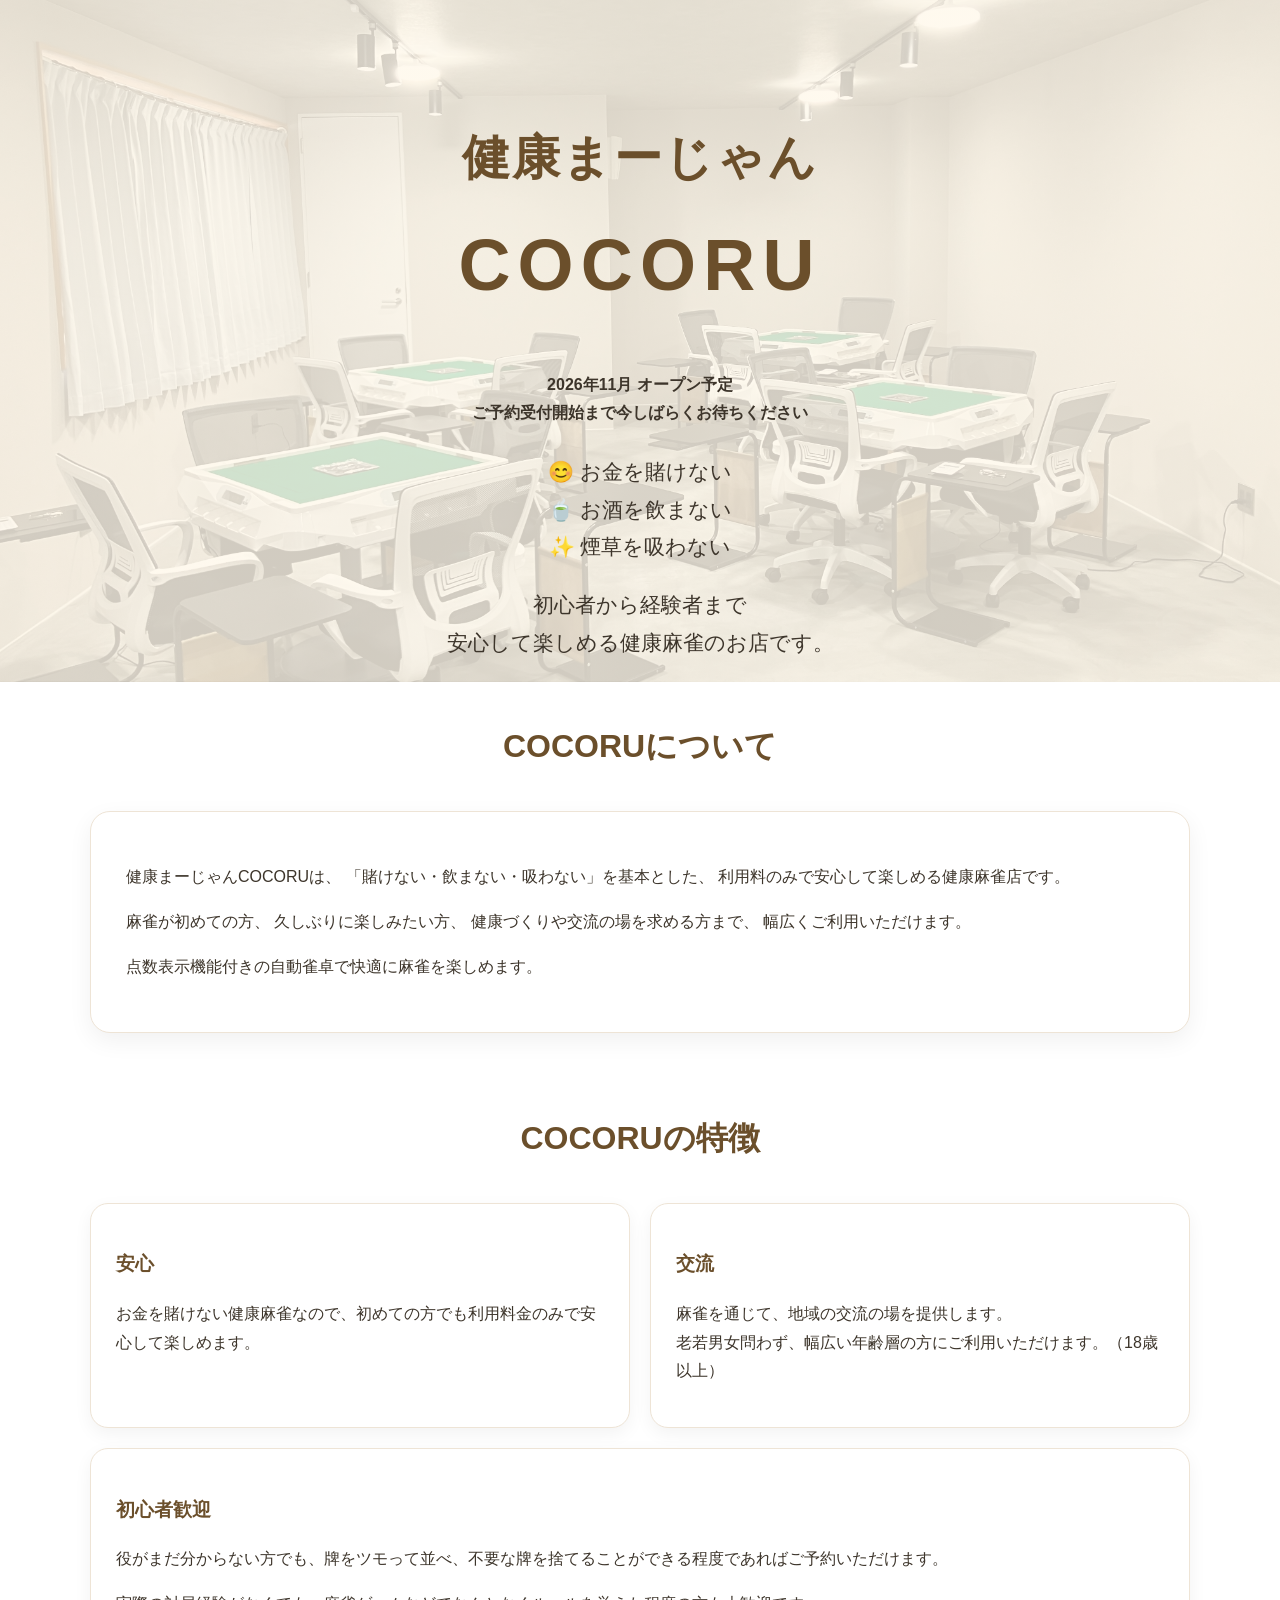
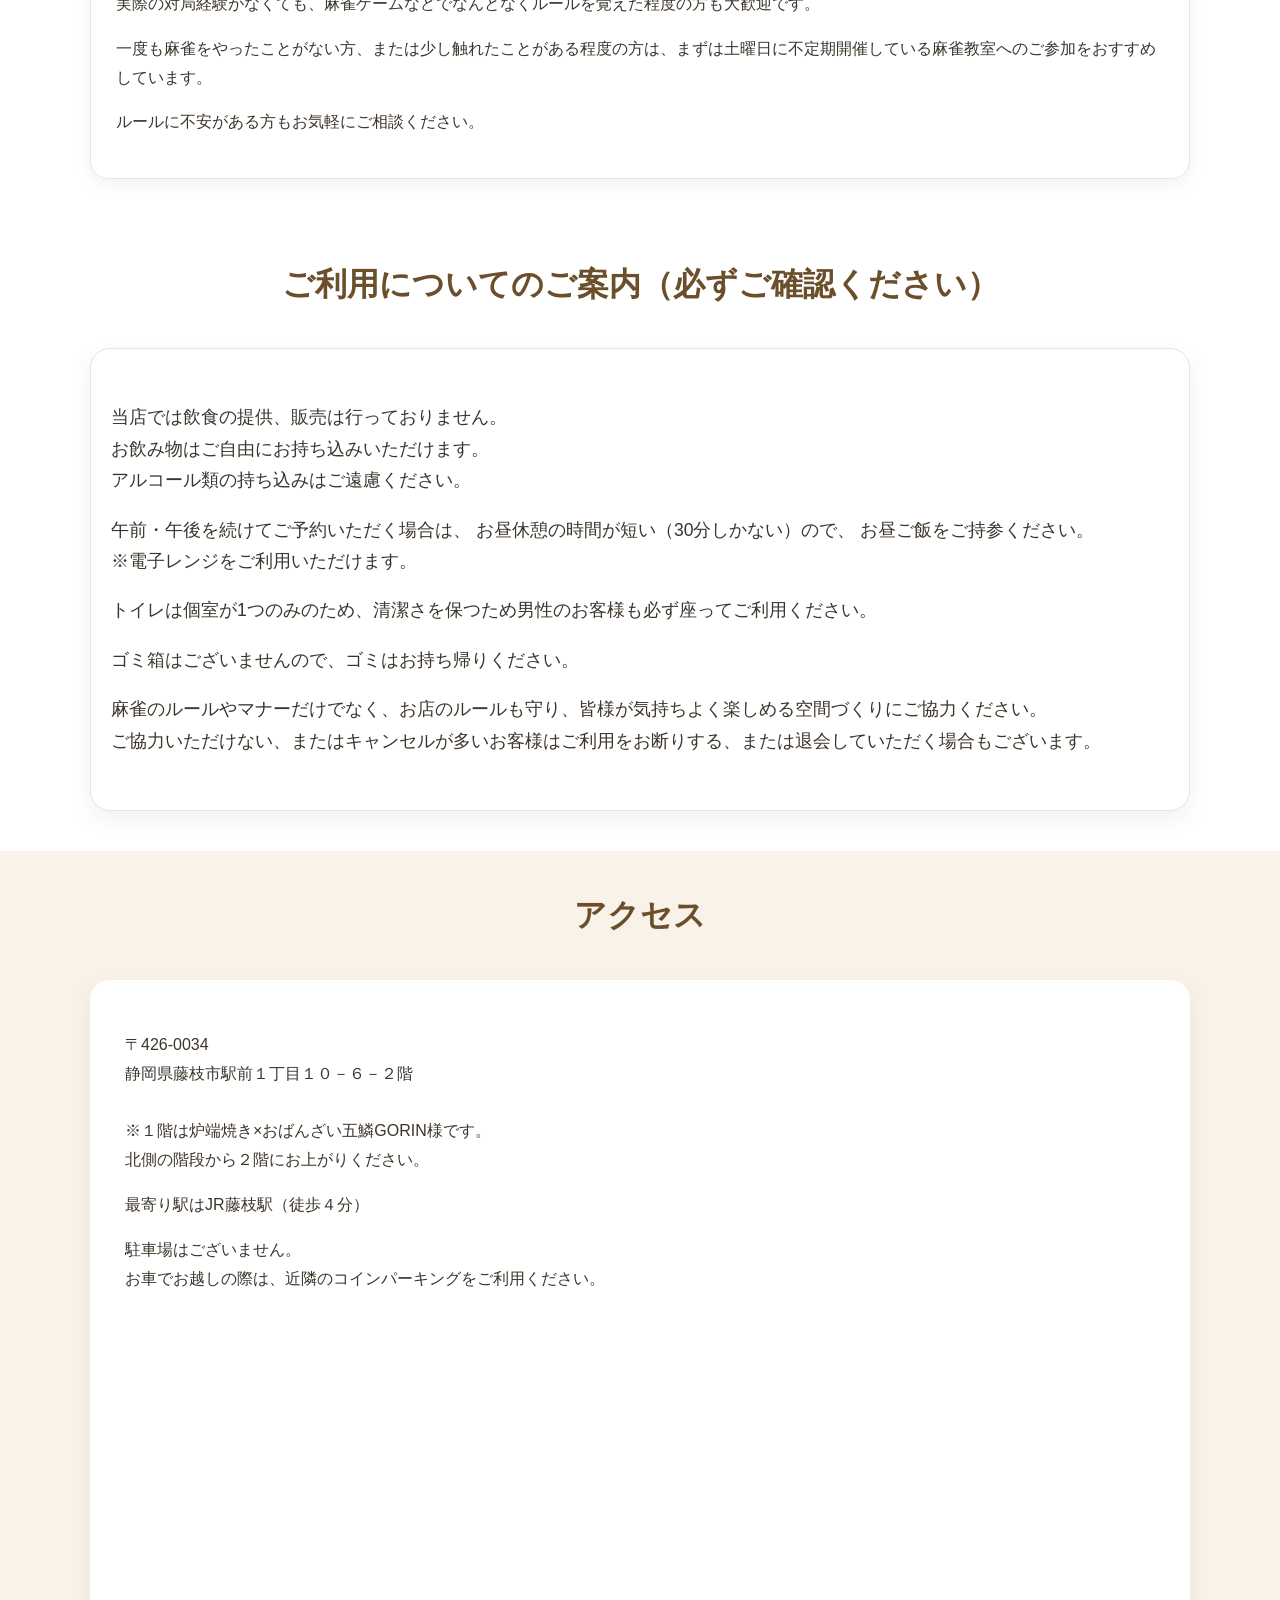
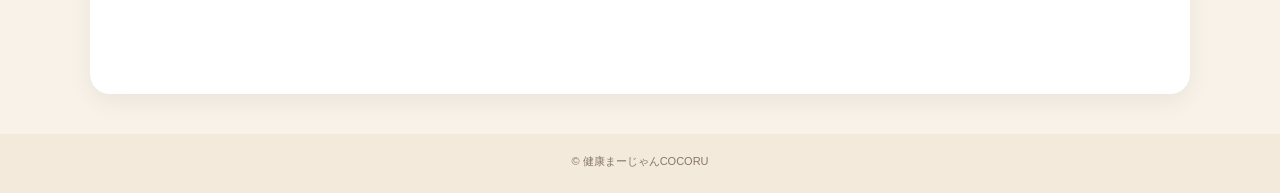
==== commit 6c0b3001: "画像差し替え、４枚から３枚へ" ====
--- a/index.html
+++ b/index.html
@@ -15,29 +15,12 @@
 ===================== -->
 <header class="header hidden">
 <div class="header-inner">
-<div class="logo">
+<a href="index.html" class="logo">
 健康まーじゃん
 <strong>
 COCORU
 </strong>
-</div>
-<nav class="nav">
-<a href="#concept">
-COCORUについて
-</a>
-<a href="#gallery">
-店内の様子
-</a>
-<a href="#flow">
-ご利用の流れ
-</a>
-<a href="#price">
-料金
-</a>
-<a href="#access">
-アクセス
-</a>
-</nav>
+</a>
 <button class="menu-button" id="menuButton">
 ☰
 </button>
@@ -53,14 +36,32 @@
 <a href="#gallery">
 店内の様子
 </a>
+<a href="#feature">
+COCORUの特徴
+</a>
+<a href="#price">
+料金
+</a>
 <a href="#flow">
 ご利用の流れ
 </a>
-<a href="#price">
-料金
+<a href="#cancellation">
+キャンセルについて
+</a>
+<a href="#usage-info">
+ご利用についてのご案内
+</a>
+<a href="#rules">
+対局ルール・マナー
+</a>
+<a href="#faq">
+よくあるご質問
 </a>
 <a href="#access">
 アクセス
+</a>
+<a href="#contact">
+問い合わせ・ご予約
 </a>
 </nav>
 <!-- =====================
@@ -153,16 +154,13 @@
 <img 
 src="images/store3.jpeg"
 alt="店内写真3">
-<img 
-src="images/store4.jpeg"
-alt="店内写真4">
 </div>
 </div>
 </section>
 <!-- =====================
  feature
 ===================== -->
-<section class="section">
+<section id="feature" class="section">
 <div class="container">
 <h2>
 COCORUの特徴
@@ -319,7 +317,7 @@
 <!-- =====================
  cancellation
 ===================== -->
-<section class="notice hidden">
+<section id="cancellation" class="notice hidden">
 <div class="container">
 <h2>
 キャンセルについて
@@ -346,7 +344,7 @@
 <!-- =====================
  Usage Information
 ===================== -->
-<section class="section">
+<section id="usage-info" class="section">
 <div class="container">
 <h2>ご利用についてのご案内<br class="sp-br">（必ずご確認ください）</h2>
 <div class="card thin-padding">
@@ -380,7 +378,7 @@
 <section class="notice hidden">
 <div class="container">
 <h2>
-予約カレンダー
+営業日カレンダー
 </h2>
 <div class="card">
 <p>
@@ -389,7 +387,7 @@
 </p>
 <p>
 <a href="calendar.html" target="_blank" rel="noopener noreferrer" class="qa-link">
-📅予約カレンダーを見る
+📅営業日カレンダーを見る
 </a>
 </p>
 </div>
@@ -398,7 +396,7 @@
 <!-- =====================
  対局ルール
 ===================== -->
-<section class="section hidden">
+<section id="rules" class="section hidden">
 <div class="container">
 <h2>
 対局ルール・マナー
@@ -423,7 +421,7 @@
 <!-- =====================
  FAQ
 ===================== -->
-<section class="notice hidden">
+<section id="faq" class="notice hidden">
 <div class="container">
 <h2>よくあるご質問</h2>
 <div class="faq">
@@ -608,7 +606,7 @@
 <!-- =====================
  contact
 ===================== -->
-<section class="section hidden">
+<section id="contact" class="section hidden">
 <div class="container">
 <h2>
 お問い合わせ・ご予約
--- a/css/style.css
+++ b/css/style.css
@@ -50,11 +50,11 @@
     box-shadow: 0 2px 15px rgba(0, 0, 0, .08);
 }
 .header-inner {
-    height: 75px;
+    height: auto;
     display: flex;
     align-items: center;
     justify-content: space-between;
-    padding: 0 30px;
+    padding: 10px 30px;
 }
 .logo {
     font-size: 13px;
@@ -65,25 +65,41 @@
     font-size: 26px;
     color: var(--brown);
 }
-.nav {
-    display: flex;
-    gap: 28px;
-    font-size: 14px;
-}
 .nav a:hover {
-    color: var(--brown);
+    background: var(--brown);
+    color: #fff;
 }
 .menu-button {
-    display: none;
+    display: block;
     background: none;
     border: 0;
     font-size: 28px;
+    cursor: pointer;
 }
 /* =====================
  mobile menu
 ===================== */
 .mobile-menu {
-    display: none;
+    position: fixed;
+    top: 0px;
+    right: 0;
+    width: 280px;
+    background: #fff;
+    padding: 20px;
+    box-shadow: 0 5px 20px rgba(0,0,0,.15);
+    display: none;
+    z-index: 99;
+}
+.mobile-menu.active {
+    display: block;
+}
+.mobile-menu a {
+    display: block;
+    padding: 12px 10px;
+    border-bottom: 1px solid #eee;
+    color: var(--brown);
+    text-decoration: none;
+    font-weight: bold;
 }
 /* =====================
  hero
@@ -176,12 +192,12 @@
 ===================== */
 .gallery-grid {
     display: grid;
-    grid-template-columns: repeat(4, 1fr);
+    grid-template-columns: repeat(3, 1fr);
     gap: 18px;
 }
 .gallery-grid img {
     width: 100%;
-    height: 230px;
+    height: auto;
     object-fit: cover;
     border-radius: 18px;
     cursor: pointer;
@@ -434,13 +450,16 @@
     padding-left: 20px;
     padding-right: 20px;
 }
+.section {
+    scroll-margin-top: 60px;
+}
+.notice  {
+    scroll-margin-top: 60px;
+}
 /* =====================
  smartphone
 ===================== */
 @media(max-width:767px) {
-.header-inner {
-    padding: 0 15px;
-}
 .nav {
     display: none;
 }
@@ -451,7 +470,7 @@
     display: flex;
     flex-direction: column;
     position: fixed;
-    top: 75px;
+    top: 0px;
     width: 100%;
     background: white;
     z-index: 90;
@@ -515,6 +534,12 @@
 .sp-br {
     display: block;
 }
+.section {
+    scroll-margin-top: 60px;
+}
+.notice  {
+    scroll-margin-top: 60px;
+}
 /* =====================
  hidden
 ===================== */
